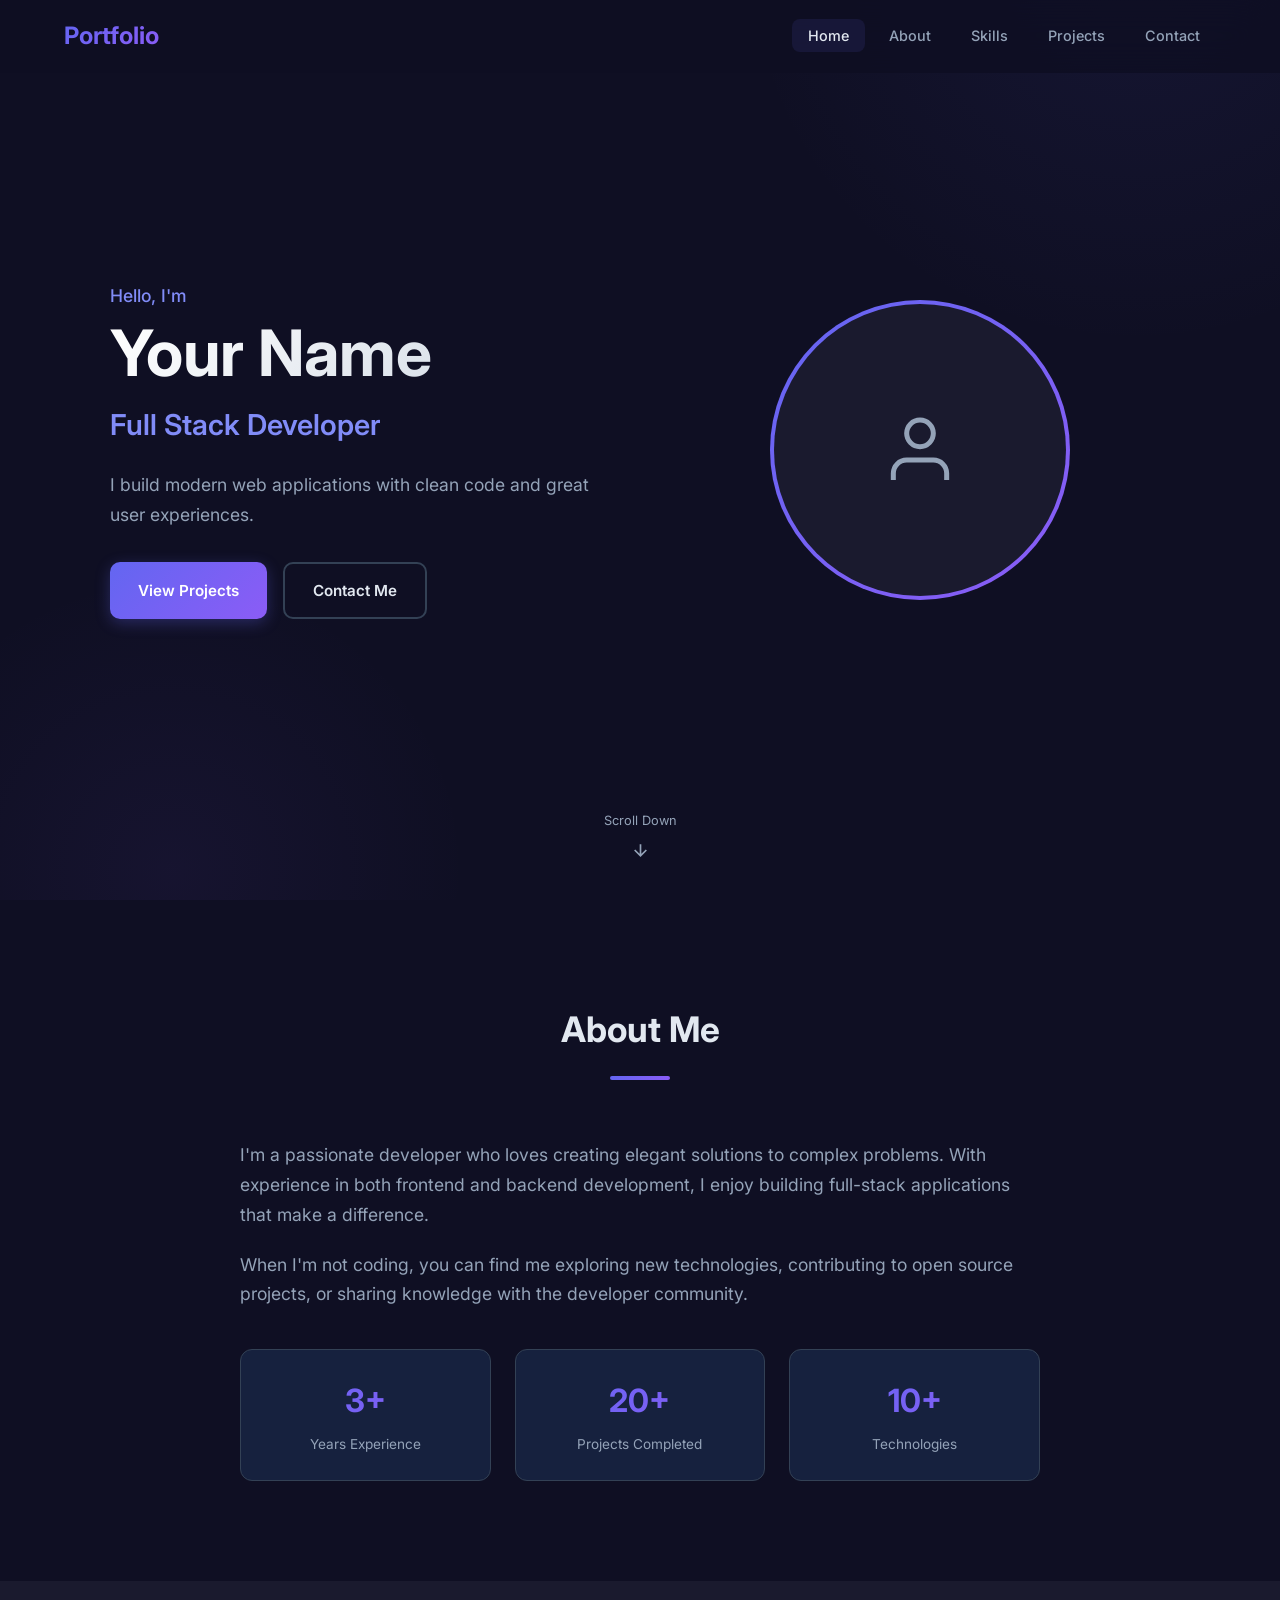
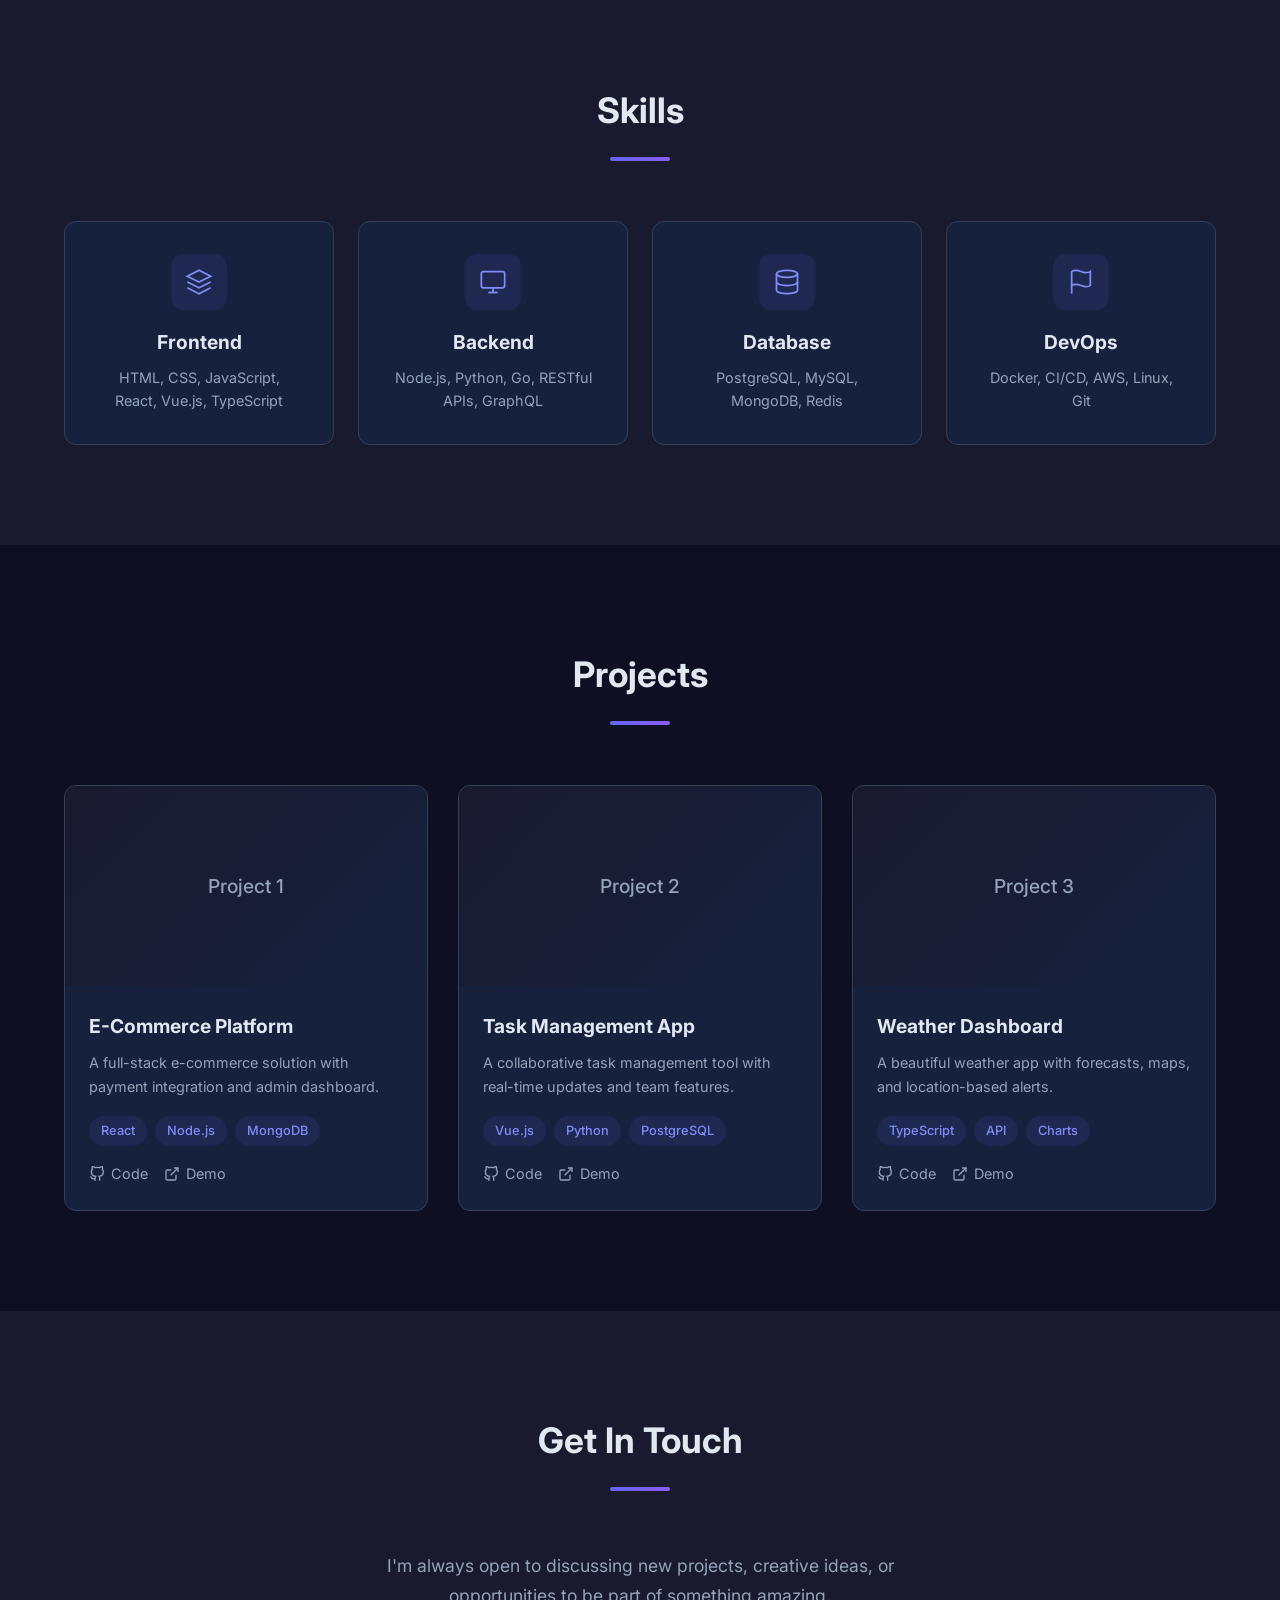
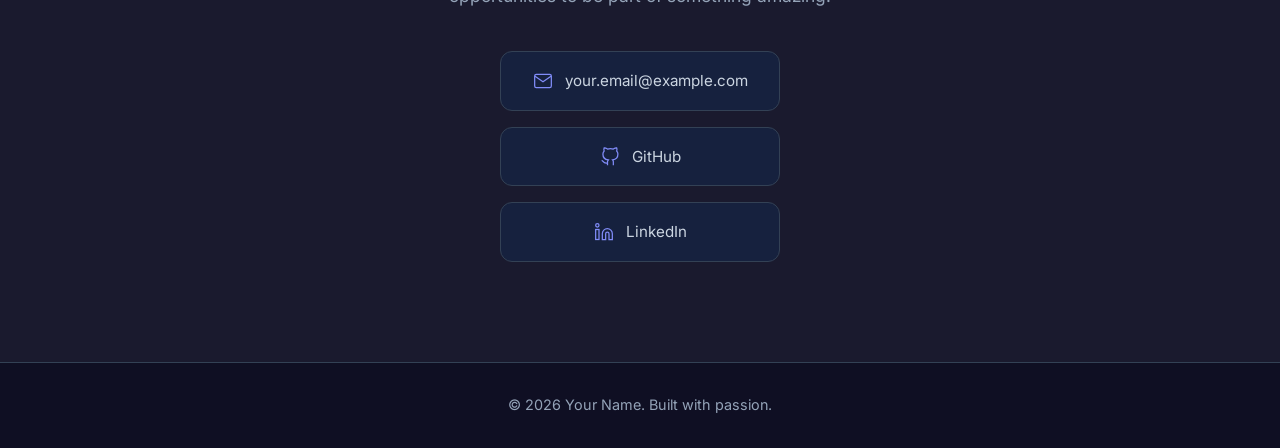
==== index.html @ 338f9470 "feat: add personal portfolio homepage for GitHub Pages" ====
<!DOCTYPE html>
<html lang="zh-CN">
<head>
    <meta charset="UTF-8">
    <meta name="viewport" content="width=device-width, initial-scale=1.0">
    <title>My Portfolio</title>
    <link rel="stylesheet" href="style.css">
    <link rel="preconnect" href="https://fonts.googleapis.com">
    <link rel="preconnect" href="https://fonts.gstatic.com" crossorigin>
    <link href="https://fonts.googleapis.com/css2?family=Inter:wght@300;400;500;600;700&display=swap" rel="stylesheet">
</head>
<body>
    <!-- Navigation -->
    <nav class="navbar" id="navbar">
        <div class="nav-container">
            <a href="#" class="nav-logo">Portfolio</a>
            <ul class="nav-menu" id="nav-menu">
                <li><a href="#home" class="nav-link">Home</a></li>
                <li><a href="#about" class="nav-link">About</a></li>
                <li><a href="#skills" class="nav-link">Skills</a></li>
                <li><a href="#projects" class="nav-link">Projects</a></li>
                <li><a href="#contact" class="nav-link">Contact</a></li>
            </ul>
            <button class="nav-toggle" id="nav-toggle" aria-label="Toggle menu">
                <span></span>
                <span></span>
                <span></span>
            </button>
        </div>
    </nav>

    <!-- Hero Section -->
    <section class="hero" id="home">
        <div class="hero-container">
            <div class="hero-content">
                <p class="hero-greeting">Hello, I'm</p>
                <h1 class="hero-name">Your Name</h1>
                <h2 class="hero-title">Full Stack Developer</h2>
                <p class="hero-description">
                    I build modern web applications with clean code and great user experiences.
                </p>
                <div class="hero-buttons">
                    <a href="#projects" class="btn btn-primary">View Projects</a>
                    <a href="#contact" class="btn btn-secondary">Contact Me</a>
                </div>
            </div>
            <div class="hero-visual">
                <div class="hero-avatar">
                    <div class="avatar-placeholder">
                        <svg viewBox="0 0 24 24" fill="none" stroke="currentColor" stroke-width="1.5">
                            <path d="M20 21v-2a4 4 0 0 0-4-4H8a4 4 0 0 0-4 4v2"/>
                            <circle cx="12" cy="7" r="4"/>
                        </svg>
                    </div>
                </div>
            </div>
        </div>
        <div class="hero-scroll">
            <a href="#about" class="scroll-indicator">
                <span>Scroll Down</span>
                <svg viewBox="0 0 24 24" fill="none" stroke="currentColor" stroke-width="2">
                    <path d="M12 5v14M5 12l7 7 7-7"/>
                </svg>
            </a>
        </div>
    </section>

    <!-- About Section -->
    <section class="section" id="about">
        <div class="container">
            <h2 class="section-title">About Me</h2>
            <div class="about-content">
                <div class="about-text">
                    <p>
                        I'm a passionate developer who loves creating elegant solutions to complex problems. 
                        With experience in both frontend and backend development, I enjoy building 
                        full-stack applications that make a difference.
                    </p>
                    <p>
                        When I'm not coding, you can find me exploring new technologies, 
                        contributing to open source projects, or sharing knowledge with the developer community.
                    </p>
                    <div class="about-stats">
                        <div class="stat">
                            <span class="stat-number">3+</span>
                            <span class="stat-label">Years Experience</span>
                        </div>
                        <div class="stat">
                            <span class="stat-number">20+</span>
                            <span class="stat-label">Projects Completed</span>
                        </div>
                        <div class="stat">
                            <span class="stat-number">10+</span>
                            <span class="stat-label">Technologies</span>
                        </div>
                    </div>
                </div>
            </div>
        </div>
    </section>

    <!-- Skills Section -->
    <section class="section section-alt" id="skills">
        <div class="container">
            <h2 class="section-title">Skills</h2>
            <div class="skills-grid">
                <div class="skill-card">
                    <div class="skill-icon">
                        <svg viewBox="0 0 24 24" fill="none" stroke="currentColor" stroke-width="1.5">
                            <path d="M12 2L2 7l10 5 10-5-10-5zM2 17l10 5 10-5M2 12l10 5 10-5"/>
                        </svg>
                    </div>
                    <h3>Frontend</h3>
                    <p>HTML, CSS, JavaScript, React, Vue.js, TypeScript</p>
                </div>
                <div class="skill-card">
                    <div class="skill-icon">
                        <svg viewBox="0 0 24 24" fill="none" stroke="currentColor" stroke-width="1.5">
                            <rect x="2" y="3" width="20" height="14" rx="2" ry="2"/>
                            <line x1="8" y1="21" x2="16" y2="21"/>
                            <line x1="12" y1="17" x2="12" y2="21"/>
                        </svg>
                    </div>
                    <h3>Backend</h3>
                    <p>Node.js, Python, Go, RESTful APIs, GraphQL</p>
                </div>
                <div class="skill-card">
                    <div class="skill-icon">
                        <svg viewBox="0 0 24 24" fill="none" stroke="currentColor" stroke-width="1.5">
                            <ellipse cx="12" cy="5" rx="9" ry="3"/>
                            <path d="M21 12c0 1.66-4 3-9 3s-9-1.34-9-3"/>
                            <path d="M3 5v14c0 1.66 4 3 9 3s9-1.34 9-3V5"/>
                        </svg>
                    </div>
                    <h3>Database</h3>
                    <p>PostgreSQL, MySQL, MongoDB, Redis</p>
                </div>
                <div class="skill-card">
                    <div class="skill-icon">
                        <svg viewBox="0 0 24 24" fill="none" stroke="currentColor" stroke-width="1.5">
                            <path d="M4 15s1-1 4-1 5 2 8 2 4-1 4-1V3s-1 1-4 1-5-2-8-2-4 1-4 1z"/>
                            <line x1="4" y1="22" x2="4" y2="15"/>
                        </svg>
                    </div>
                    <h3>DevOps</h3>
                    <p>Docker, CI/CD, AWS, Linux, Git</p>
                </div>
            </div>
        </div>
    </section>

    <!-- Projects Section -->
    <section class="section" id="projects">
        <div class="container">
            <h2 class="section-title">Projects</h2>
            <div class="projects-grid">
                <div class="project-card">
                    <div class="project-image">
                        <div class="project-placeholder">Project 1</div>
                    </div>
                    <div class="project-info">
                        <h3>E-Commerce Platform</h3>
                        <p>A full-stack e-commerce solution with payment integration and admin dashboard.</p>
                        <div class="project-tags">
                            <span class="tag">React</span>
                            <span class="tag">Node.js</span>
                            <span class="tag">MongoDB</span>
                        </div>
                        <div class="project-links">
                            <a href="#" class="project-link">
                                <svg viewBox="0 0 24 24" fill="none" stroke="currentColor" stroke-width="2">
                                    <path d="M9 19c-5 1.5-5-2.5-7-3m14 6v-3.87a3.37 3.37 0 0 0-.94-2.61c3.14-.35 6.44-1.54 6.44-7A5.44 5.44 0 0 0 20 4.77 5.07 5.07 0 0 0 19.91 1S18.73.65 16 2.48a13.38 13.38 0 0 0-7 0C6.27.65 5.09 1 5.09 1A5.07 5.07 0 0 0 5 4.77a5.44 5.44 0 0 0-1.5 3.78c0 5.42 3.3 6.61 6.44 7A3.37 3.37 0 0 0 9 18.13V22"/>
                                </svg>
                                Code
                            </a>
                            <a href="#" class="project-link">
                                <svg viewBox="0 0 24 24" fill="none" stroke="currentColor" stroke-width="2">
                                    <path d="M18 13v6a2 2 0 0 1-2 2H5a2 2 0 0 1-2-2V8a2 2 0 0 1 2-2h6"/>
                                    <polyline points="15 3 21 3 21 9"/>
                                    <line x1="10" y1="14" x2="21" y2="3"/>
                                </svg>
                                Demo
                            </a>
                        </div>
                    </div>
                </div>
                <div class="project-card">
                    <div class="project-image">
                        <div class="project-placeholder">Project 2</div>
                    </div>
                    <div class="project-info">
                        <h3>Task Management App</h3>
                        <p>A collaborative task management tool with real-time updates and team features.</p>
                        <div class="project-tags">
                            <span class="tag">Vue.js</span>
                            <span class="tag">Python</span>
                            <span class="tag">PostgreSQL</span>
                        </div>
                        <div class="project-links">
                            <a href="#" class="project-link">
                                <svg viewBox="0 0 24 24" fill="none" stroke="currentColor" stroke-width="2">
                                    <path d="M9 19c-5 1.5-5-2.5-7-3m14 6v-3.87a3.37 3.37 0 0 0-.94-2.61c3.14-.35 6.44-1.54 6.44-7A5.44 5.44 0 0 0 20 4.77 5.07 5.07 0 0 0 19.91 1S18.73.65 16 2.48a13.38 13.38 0 0 0-7 0C6.27.65 5.09 1 5.09 1A5.07 5.07 0 0 0 5 4.77a5.44 5.44 0 0 0-1.5 3.78c0 5.42 3.3 6.61 6.44 7A3.37 3.37 0 0 0 9 18.13V22"/>
                                </svg>
                                Code
                            </a>
                            <a href="#" class="project-link">
                                <svg viewBox="0 0 24 24" fill="none" stroke="currentColor" stroke-width="2">
                                    <path d="M18 13v6a2 2 0 0 1-2 2H5a2 2 0 0 1-2-2V8a2 2 0 0 1 2-2h6"/>
                                    <polyline points="15 3 21 3 21 9"/>
                                    <line x1="10" y1="14" x2="21" y2="3"/>
                                </svg>
                                Demo
                            </a>
                        </div>
                    </div>
                </div>
                <div class="project-card">
                    <div class="project-image">
                        <div class="project-placeholder">Project 3</div>
                    </div>
                    <div class="project-info">
                        <h3>Weather Dashboard</h3>
                        <p>A beautiful weather app with forecasts, maps, and location-based alerts.</p>
                        <div class="project-tags">
                            <span class="tag">TypeScript</span>
                            <span class="tag">API</span>
                            <span class="tag">Charts</span>
                        </div>
                        <div class="project-links">
                            <a href="#" class="project-link">
                                <svg viewBox="0 0 24 24" fill="none" stroke="currentColor" stroke-width="2">
                                    <path d="M9 19c-5 1.5-5-2.5-7-3m14 6v-3.87a3.37 3.37 0 0 0-.94-2.61c3.14-.35 6.44-1.54 6.44-7A5.44 5.44 0 0 0 20 4.77 5.07 5.07 0 0 0 19.91 1S18.73.65 16 2.48a13.38 13.38 0 0 0-7 0C6.27.65 5.09 1 5.09 1A5.07 5.07 0 0 0 5 4.77a5.44 5.44 0 0 0-1.5 3.78c0 5.42 3.3 6.61 6.44 7A3.37 3.37 0 0 0 9 18.13V22"/>
                                </svg>
                                Code
                            </a>
                            <a href="#" class="project-link">
                                <svg viewBox="0 0 24 24" fill="none" stroke="currentColor" stroke-width="2">
                                    <path d="M18 13v6a2 2 0 0 1-2 2H5a2 2 0 0 1-2-2V8a2 2 0 0 1 2-2h6"/>
                                    <polyline points="15 3 21 3 21 9"/>
                                    <line x1="10" y1="14" x2="21" y2="3"/>
                                </svg>
                                Demo
                            </a>
                        </div>
                    </div>
                </div>
            </div>
        </div>
    </section>

    <!-- Contact Section -->
    <section class="section section-alt" id="contact">
        <div class="container">
            <h2 class="section-title">Get In Touch</h2>
            <div class="contact-content">
                <p class="contact-description">
                    I'm always open to discussing new projects, creative ideas, or opportunities to be part of something amazing.
                </p>
                <div class="contact-links">
                    <a href="mailto:your.email@example.com" class="contact-item">
                        <svg viewBox="0 0 24 24" fill="none" stroke="currentColor" stroke-width="1.5">
                            <path d="M4 4h16c1.1 0 2 .9 2 2v12c0 1.1-.9 2-2 2H4c-1.1 0-2-.9-2-2V6c0-1.1.9-2 2-2z"/>
                            <polyline points="22,6 12,13 2,6"/>
                        </svg>
                        <span>your.email@example.com</span>
                    </a>
                    <a href="https://github.com/yourusername" target="_blank" class="contact-item">
                        <svg viewBox="0 0 24 24" fill="none" stroke="currentColor" stroke-width="1.5">
                            <path d="M9 19c-5 1.5-5-2.5-7-3m14 6v-3.87a3.37 3.37 0 0 0-.94-2.61c3.14-.35 6.44-1.54 6.44-7A5.44 5.44 0 0 0 20 4.77 5.07 5.07 0 0 0 19.91 1S18.73.65 16 2.48a13.38 13.38 0 0 0-7 0C6.27.65 5.09 1 5.09 1A5.07 5.07 0 0 0 5 4.77a5.44 5.44 0 0 0-1.5 3.78c0 5.42 3.3 6.61 6.44 7A3.37 3.37 0 0 0 9 18.13V22"/>
                        </svg>
                        <span>GitHub</span>
                    </a>
                    <a href="https://linkedin.com/in/yourusername" target="_blank" class="contact-item">
                        <svg viewBox="0 0 24 24" fill="none" stroke="currentColor" stroke-width="1.5">
                            <path d="M16 8a6 6 0 0 1 6 6v7h-4v-7a2 2 0 0 0-2-2 2 2 0 0 0-2 2v7h-4v-7a6 6 0 0 1 6-6z"/>
                            <rect x="2" y="9" width="4" height="12"/>
                            <circle cx="4" cy="4" r="2"/>
                        </svg>
                        <span>LinkedIn</span>
                    </a>
                </div>
            </div>
        </div>
    </section>

    <!-- Footer -->
    <footer class="footer">
        <div class="container">
            <p>&copy; 2026 Your Name. Built with passion.</p>
        </div>
    </footer>

    <script src="script.js"></script>
</body>
</html>
---- style.css ----
/* ===== CSS Variables ===== */
:root {
    --primary: #6366f1;
    --primary-dark: #4f46e5;
    --primary-light: #818cf8;
    --bg: #0f0f23;
    --bg-alt: #1a1a2e;
    --surface: #16213e;
    --text: #e2e8f0;
    --text-muted: #94a3b8;
    --text-light: #cbd5e1;
    --border: #334155;
    --gradient-1: linear-gradient(135deg, #6366f1, #8b5cf6);
    --gradient-2: linear-gradient(135deg, #06b6d4, #6366f1);
    --shadow: 0 4px 6px -1px rgba(0, 0, 0, 0.3);
    --shadow-lg: 0 10px 15px -3px rgba(0, 0, 0, 0.4);
    --radius: 12px;
    --transition: all 0.3s cubic-bezier(0.4, 0, 0.2, 1);
}

/* ===== Reset & Base ===== */
*,
*::before,
*::after {
    margin: 0;
    padding: 0;
    box-sizing: border-box;
}

html {
    scroll-behavior: smooth;
    scroll-padding-top: 80px;
}

body {
    font-family: 'Inter', -apple-system, BlinkMacSystemFont, sans-serif;
    background-color: var(--bg);
    color: var(--text);
    line-height: 1.7;
    overflow-x: hidden;
}

a {
    text-decoration: none;
    color: inherit;
}

ul {
    list-style: none;
}

/* ===== Container ===== */
.container {
    max-width: 1200px;
    margin: 0 auto;
    padding: 0 24px;
}

/* ===== Navbar ===== */
.navbar {
    position: fixed;
    top: 0;
    left: 0;
    right: 0;
    z-index: 1000;
    background: rgba(15, 15, 35, 0.85);
    backdrop-filter: blur(20px);
    border-bottom: 1px solid transparent;
    transition: var(--transition);
}

.navbar.scrolled {
    border-bottom-color: var(--border);
    box-shadow: var(--shadow);
}

.nav-container {
    max-width: 1200px;
    margin: 0 auto;
    padding: 0 24px;
    display: flex;
    align-items: center;
    justify-content: space-between;
    height: 72px;
}

.nav-logo {
    font-size: 1.5rem;
    font-weight: 700;
    background: var(--gradient-1);
    -webkit-background-clip: text;
    -webkit-text-fill-color: transparent;
    background-clip: text;
}

.nav-menu {
    display: flex;
    gap: 8px;
}

.nav-link {
    padding: 8px 16px;
    border-radius: 8px;
    font-size: 0.9rem;
    font-weight: 500;
    color: var(--text-muted);
    transition: var(--transition);
}

.nav-link:hover,
.nav-link.active {
    color: var(--text);
    background: rgba(99, 102, 241, 0.1);
}

.nav-toggle {
    display: none;
    flex-direction: column;
    gap: 5px;
    background: none;
    border: none;
    cursor: pointer;
    padding: 8px;
}

.nav-toggle span {
    display: block;
    width: 24px;
    height: 2px;
    background: var(--text);
    border-radius: 2px;
    transition: var(--transition);
}

/* ===== Hero Section ===== */
.hero {
    min-height: 100vh;
    display: flex;
    flex-direction: column;
    justify-content: center;
    position: relative;
    overflow: hidden;
}

.hero::before {
    content: '';
    position: absolute;
    top: -50%;
    right: -20%;
    width: 800px;
    height: 800px;
    background: radial-gradient(circle, rgba(99, 102, 241, 0.08) 0%, transparent 70%);
    border-radius: 50%;
    pointer-events: none;
}

.hero::after {
    content: '';
    position: absolute;
    bottom: -30%;
    left: -10%;
    width: 600px;
    height: 600px;
    background: radial-gradient(circle, rgba(139, 92, 246, 0.06) 0%, transparent 70%);
    border-radius: 50%;
    pointer-events: none;
}

.hero-container {
    max-width: 1200px;
    margin: 0 auto;
    padding: 0 24px;
    display: grid;
    grid-template-columns: 1fr 1fr;
    align-items: center;
    gap: 60px;
    position: relative;
    z-index: 1;
}

.hero-greeting {
    font-size: 1.1rem;
    color: var(--primary-light);
    font-weight: 500;
    margin-bottom: 8px;
}

.hero-name {
    font-size: clamp(2.5rem, 5vw, 4rem);
    font-weight: 700;
    line-height: 1.1;
    margin-bottom: 12px;
    background: linear-gradient(135deg, #fff, #cbd5e1);
    -webkit-background-clip: text;
    -webkit-text-fill-color: transparent;
    background-clip: text;
}

.hero-title {
    font-size: clamp(1.2rem, 2.5vw, 1.8rem);
    font-weight: 600;
    color: var(--primary-light);
    margin-bottom: 20px;
}

.hero-description {
    font-size: 1.1rem;
    color: var(--text-muted);
    max-width: 500px;
    margin-bottom: 32px;
}

.hero-buttons {
    display: flex;
    gap: 16px;
    flex-wrap: wrap;
}

/* Buttons */
.btn {
    display: inline-flex;
    align-items: center;
    padding: 14px 28px;
    border-radius: 10px;
    font-size: 0.95rem;
    font-weight: 600;
    transition: var(--transition);
    cursor: pointer;
}

.btn-primary {
    background: var(--gradient-1);
    color: #fff;
    box-shadow: 0 4px 15px rgba(99, 102, 241, 0.3);
}

.btn-primary:hover {
    transform: translateY(-2px);
    box-shadow: 0 8px 25px rgba(99, 102, 241, 0.4);
}

.btn-secondary {
    border: 2px solid var(--border);
    color: var(--text);
}

.btn-secondary:hover {
    border-color: var(--primary);
    background: rgba(99, 102, 241, 0.1);
    transform: translateY(-2px);
}

/* Hero Visual */
.hero-visual {
    display: flex;
    justify-content: center;
    align-items: center;
}

.hero-avatar {
    width: 300px;
    height: 300px;
    border-radius: 50%;
    background: var(--gradient-1);
    padding: 4px;
    animation: float 6s ease-in-out infinite;
}

.avatar-placeholder {
    width: 100%;
    height: 100%;
    border-radius: 50%;
    background: var(--bg-alt);
    display: flex;
    align-items: center;
    justify-content: center;
}

.avatar-placeholder svg {
    width: 80px;
    height: 80px;
    color: var(--text-muted);
}

@keyframes float {
    0%, 100% { transform: translateY(0); }
    50% { transform: translateY(-20px); }
}

/* Scroll Indicator */
.hero-scroll {
    position: absolute;
    bottom: 40px;
    left: 50%;
    transform: translateX(-50%);
    z-index: 1;
}

.scroll-indicator {
    display: flex;
    flex-direction: column;
    align-items: center;
    gap: 8px;
    color: var(--text-muted);
    font-size: 0.8rem;
    animation: bounce 2s infinite;
}

.scroll-indicator svg {
    width: 20px;
    height: 20px;
}

@keyframes bounce {
    0%, 100% { transform: translateY(0); }
    50% { transform: translateY(8px); }
}

/* ===== Sections ===== */
.section {
    padding: 100px 0;
}

.section-alt {
    background: var(--bg-alt);
}

.section-title {
    font-size: 2.2rem;
    font-weight: 700;
    text-align: center;
    margin-bottom: 60px;
    position: relative;
}

.section-title::after {
    content: '';
    display: block;
    width: 60px;
    height: 4px;
    background: var(--gradient-1);
    border-radius: 2px;
    margin: 16px auto 0;
}

/* ===== About Section ===== */
.about-content {
    max-width: 800px;
    margin: 0 auto;
}

.about-text p {
    font-size: 1.1rem;
    color: var(--text-muted);
    margin-bottom: 20px;
}

.about-stats {
    display: grid;
    grid-template-columns: repeat(3, 1fr);
    gap: 24px;
    margin-top: 40px;
}

.stat {
    text-align: center;
    padding: 24px;
    background: var(--surface);
    border-radius: var(--radius);
    border: 1px solid var(--border);
}

.stat-number {
    display: block;
    font-size: 2rem;
    font-weight: 700;
    background: var(--gradient-1);
    -webkit-background-clip: text;
    -webkit-text-fill-color: transparent;
    background-clip: text;
}

.stat-label {
    display: block;
    font-size: 0.85rem;
    color: var(--text-muted);
    margin-top: 4px;
}

/* ===== Skills Section ===== */
.skills-grid {
    display: grid;
    grid-template-columns: repeat(auto-fit, minmax(250px, 1fr));
    gap: 24px;
}

.skill-card {
    padding: 32px;
    background: var(--surface);
    border-radius: var(--radius);
    border: 1px solid var(--border);
    transition: var(--transition);
    text-align: center;
}

.skill-card:hover {
    transform: translateY(-4px);
    border-color: var(--primary);
    box-shadow: 0 8px 30px rgba(99, 102, 241, 0.15);
}

.skill-icon {
    width: 56px;
    height: 56px;
    margin: 0 auto 16px;
    display: flex;
    align-items: center;
    justify-content: center;
    background: rgba(99, 102, 241, 0.1);
    border-radius: 12px;
}

.skill-icon svg {
    width: 28px;
    height: 28px;
    color: var(--primary-light);
}

.skill-card h3 {
    font-size: 1.2rem;
    margin-bottom: 8px;
}

.skill-card p {
    font-size: 0.9rem;
    color: var(--text-muted);
    line-height: 1.6;
}

/* ===== Projects Section ===== */
.projects-grid {
    display: grid;
    grid-template-columns: repeat(auto-fit, minmax(340px, 1fr));
    gap: 30px;
}

.project-card {
    background: var(--surface);
    border-radius: var(--radius);
    border: 1px solid var(--border);
    overflow: hidden;
    transition: var(--transition);
}

.project-card:hover {
    transform: translateY(-4px);
    box-shadow: var(--shadow-lg);
    border-color: var(--primary);
}

.project-image {
    height: 200px;
    overflow: hidden;
}

.project-placeholder {
    width: 100%;
    height: 100%;
    background: linear-gradient(135deg, var(--bg-alt), var(--surface));
    display: flex;
    align-items: center;
    justify-content: center;
    font-size: 1.2rem;
    color: var(--text-muted);
    font-weight: 500;
}

.project-info {
    padding: 24px;
}

.project-info h3 {
    font-size: 1.2rem;
    margin-bottom: 8px;
}

.project-info p {
    font-size: 0.9rem;
    color: var(--text-muted);
    margin-bottom: 16px;
}

.project-tags {
    display: flex;
    flex-wrap: wrap;
    gap: 8px;
    margin-bottom: 16px;
}

.tag {
    padding: 4px 12px;
    background: rgba(99, 102, 241, 0.1);
    color: var(--primary-light);
    border-radius: 20px;
    font-size: 0.8rem;
    font-weight: 500;
}

.project-links {
    display: flex;
    gap: 16px;
}

.project-link {
    display: inline-flex;
    align-items: center;
    gap: 6px;
    font-size: 0.9rem;
    color: var(--text-muted);
    transition: var(--transition);
}

.project-link:hover {
    color: var(--primary-light);
}

.project-link svg {
    width: 16px;
    height: 16px;
}

/* ===== Contact Section ===== */
.contact-content {
    max-width: 600px;
    margin: 0 auto;
    text-align: center;
}

.contact-description {
    font-size: 1.1rem;
    color: var(--text-muted);
    margin-bottom: 40px;
}

.contact-links {
    display: flex;
    flex-direction: column;
    gap: 16px;
    align-items: center;
}

.contact-item {
    display: inline-flex;
    align-items: center;
    gap: 12px;
    padding: 16px 28px;
    background: var(--surface);
    border: 1px solid var(--border);
    border-radius: var(--radius);
    transition: var(--transition);
    min-width: 280px;
    justify-content: center;
}

.contact-item:hover {
    border-color: var(--primary);
    transform: translateY(-2px);
    box-shadow: 0 4px 15px rgba(99, 102, 241, 0.2);
}

.contact-item svg {
    width: 20px;
    height: 20px;
    color: var(--primary-light);
}

.contact-item span {
    font-size: 0.95rem;
    color: var(--text-light);
}

/* ===== Footer ===== */
.footer {
    padding: 30px 0;
    text-align: center;
    border-top: 1px solid var(--border);
}

.footer p {
    font-size: 0.9rem;
    color: var(--text-muted);
}

/* ===== Responsive Design ===== */
@media (max-width: 768px) {
    .nav-menu {
        position: fixed;
        top: 72px;
        left: 0;
        right: 0;
        background: rgba(15, 15, 35, 0.98);
        backdrop-filter: blur(20px);
        flex-direction: column;
        padding: 24px;
        gap: 4px;
        transform: translateY(-100%);
        opacity: 0;
        visibility: hidden;
        transition: var(--transition);
        border-bottom: 1px solid var(--border);
    }

    .nav-menu.active {
        transform: translateY(0);
        opacity: 1;
        visibility: visible;
    }

    .nav-toggle {
        display: flex;
    }

    .nav-toggle.active span:nth-child(1) {
        transform: rotate(45deg) translate(5px, 5px);
    }

    .nav-toggle.active span:nth-child(2) {
        opacity: 0;
    }

    .nav-toggle.active span:nth-child(3) {
        transform: rotate(-45deg) translate(5px, -5px);
    }

    .hero-container {
        grid-template-columns: 1fr;
        text-align: center;
        gap: 40px;
        padding-top: 100px;
    }

    .hero-description {
        margin: 0 auto 32px;
    }

    .hero-buttons {
        justify-content: center;
    }

    .hero-avatar {
        width: 200px;
        height: 200px;
        order: -1;
    }

    .about-stats {
        grid-template-columns: 1fr;
        gap: 16px;
    }

    .projects-grid {
        grid-template-columns: 1fr;
    }

    .hero-scroll {
        display: none;
    }
}

@media (max-width: 480px) {
    .hero-name {
        font-size: 2rem;
    }

    .section {
        padding: 60px 0;
    }

    .section-title {
        font-size: 1.8rem;
        margin-bottom: 40px;
    }

    .skills-grid {
        grid-template-columns: 1fr;
    }
}

/* ===== Animations ===== */
.fade-in {
    opacity: 0;
    transform: translateY(30px);
    transition: opacity 0.6s ease, transform 0.6s ease;
}

.fade-in.visible {
    opacity: 1;
    transform: translateY(0);
}
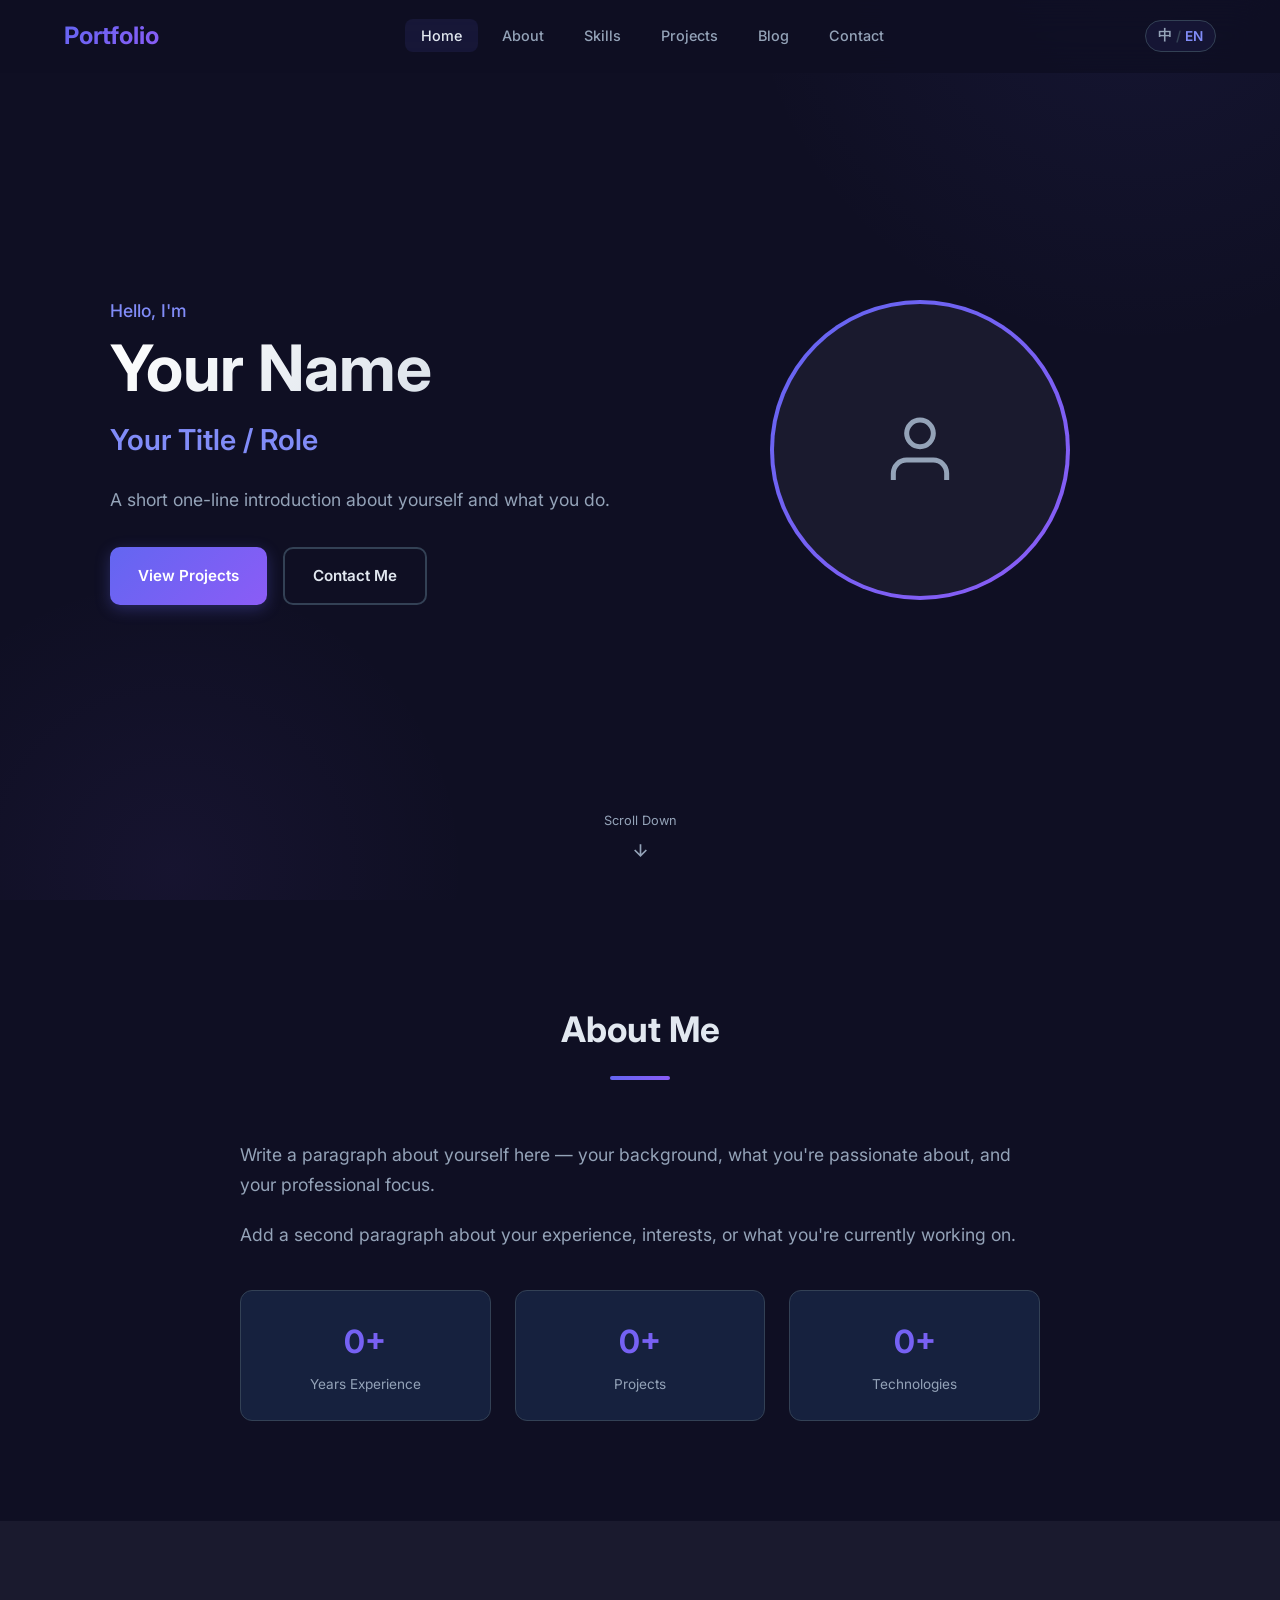
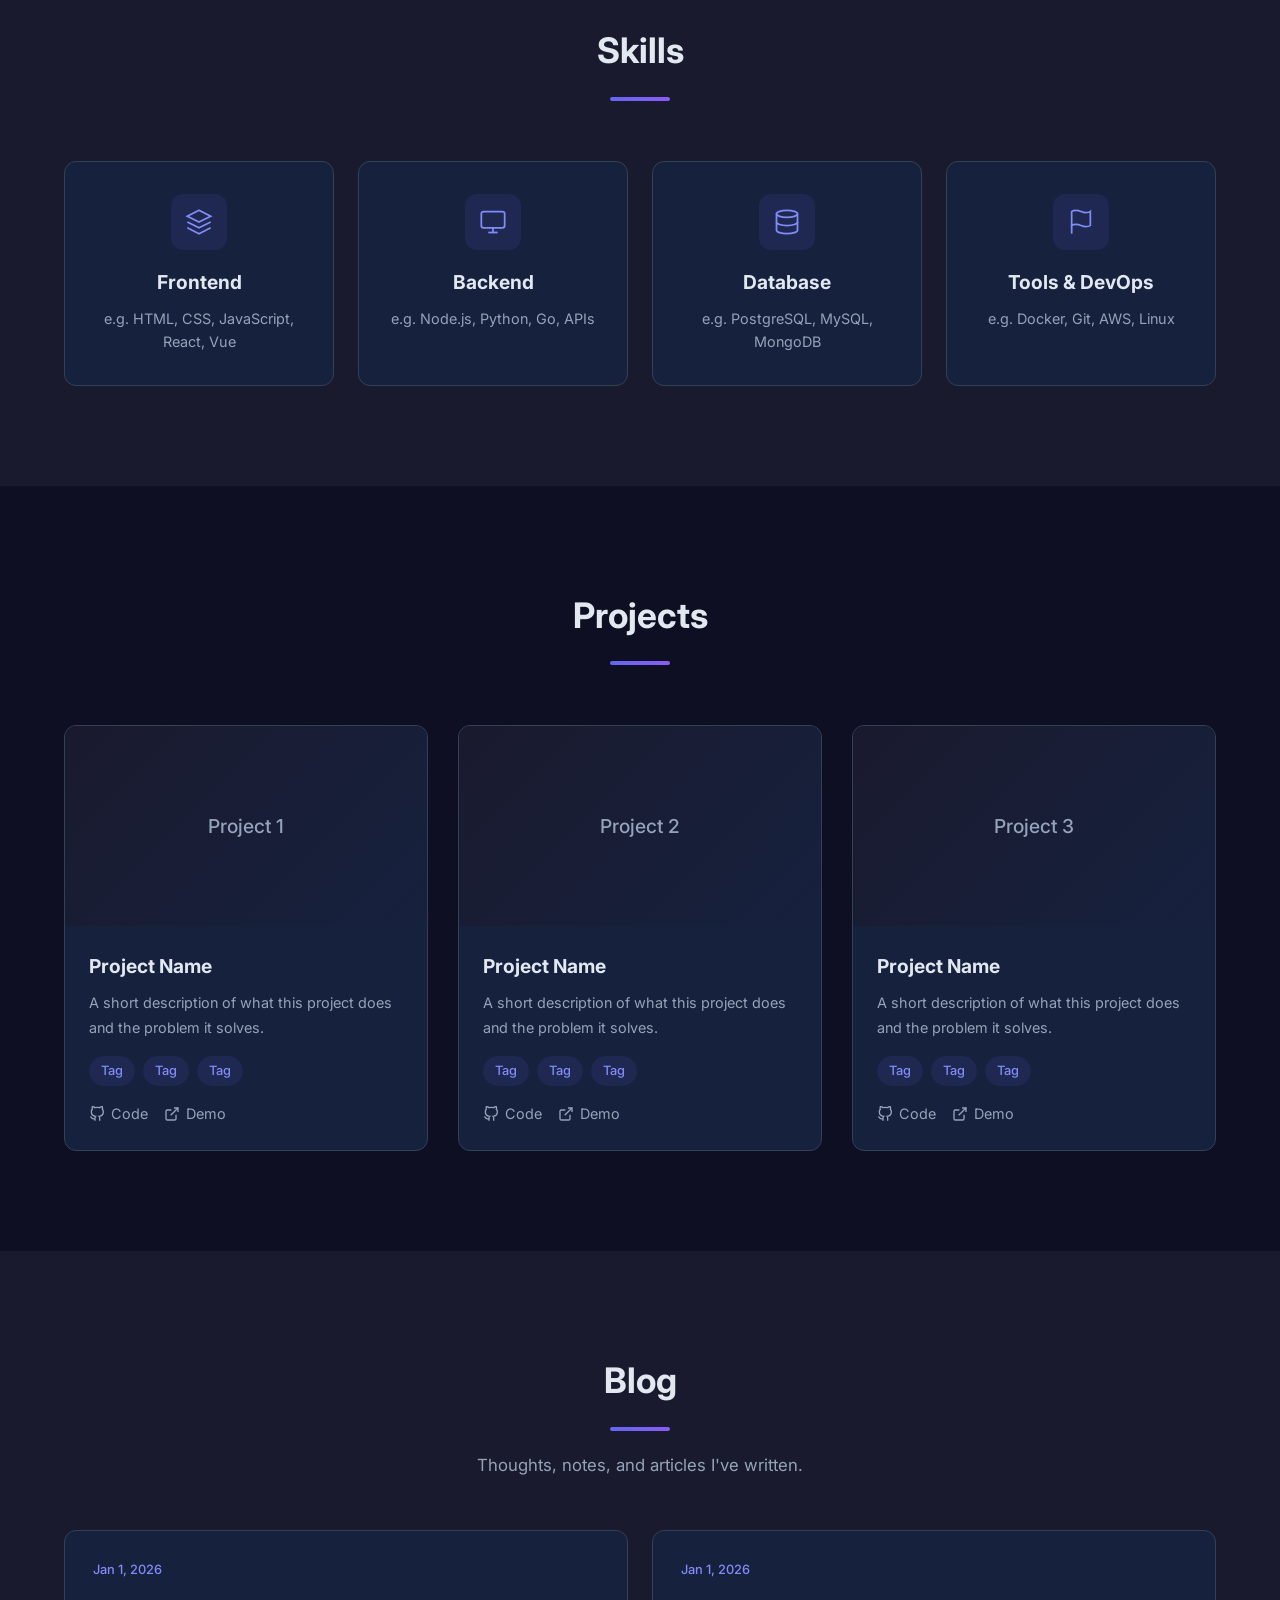
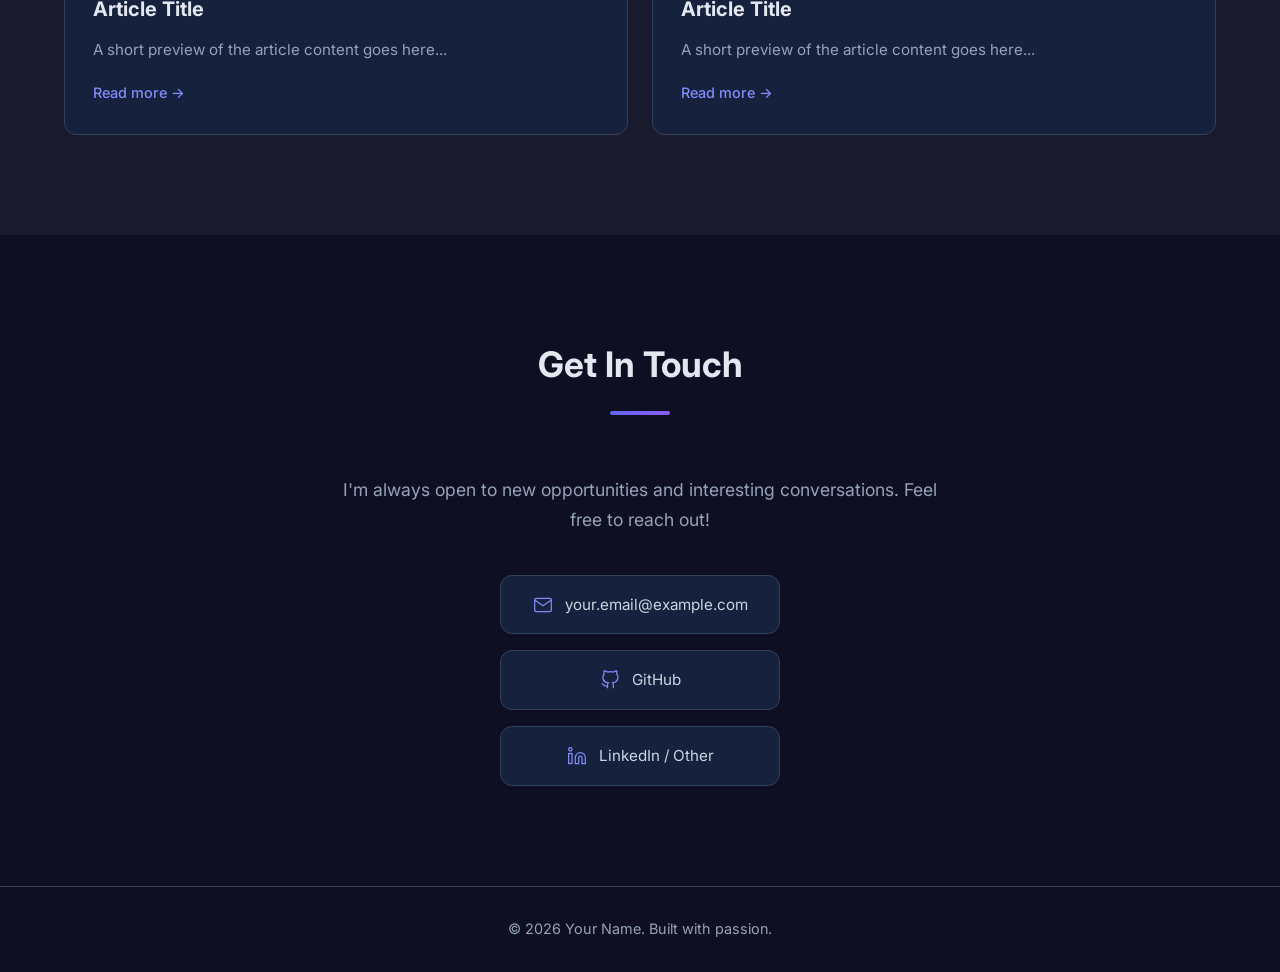
==== commit b7324f72: "feat: add Chinese/English language toggle, blog section, and resume placeholders" ====
--- a/index.html
+++ b/index.html
@@ -3,11 +3,11 @@
 <head>
     <meta charset="UTF-8">
     <meta name="viewport" content="width=device-width, initial-scale=1.0">
-    <title>My Portfolio</title>
+    <title data-en="My Portfolio" data-zh="我的个人主页">我的个人主页</title>
     <link rel="stylesheet" href="style.css">
     <link rel="preconnect" href="https://fonts.googleapis.com">
     <link rel="preconnect" href="https://fonts.gstatic.com" crossorigin>
-    <link href="https://fonts.googleapis.com/css2?family=Inter:wght@300;400;500;600;700&display=swap" rel="stylesheet">
+    <link href="https://fonts.googleapis.com/css2?family=Inter:wght@300;400;500;600;700&family=Noto+Sans+SC:wght@300;400;500;700&display=swap" rel="stylesheet">
 </head>
 <body>
     <!-- Navigation -->
@@ -15,17 +15,25 @@
         <div class="nav-container">
             <a href="#" class="nav-logo">Portfolio</a>
             <ul class="nav-menu" id="nav-menu">
-                <li><a href="#home" class="nav-link">Home</a></li>
-                <li><a href="#about" class="nav-link">About</a></li>
-                <li><a href="#skills" class="nav-link">Skills</a></li>
-                <li><a href="#projects" class="nav-link">Projects</a></li>
-                <li><a href="#contact" class="nav-link">Contact</a></li>
+                <li><a href="#home" class="nav-link" data-en="Home" data-zh="首页">首页</a></li>
+                <li><a href="#about" class="nav-link" data-en="About" data-zh="关于">关于</a></li>
+                <li><a href="#skills" class="nav-link" data-en="Skills" data-zh="技能">技能</a></li>
+                <li><a href="#projects" class="nav-link" data-en="Projects" data-zh="项目">项目</a></li>
+                <li><a href="#blog" class="nav-link" data-en="Blog" data-zh="文章">文章</a></li>
+                <li><a href="#contact" class="nav-link" data-en="Contact" data-zh="联系">联系</a></li>
             </ul>
-            <button class="nav-toggle" id="nav-toggle" aria-label="Toggle menu">
-                <span></span>
-                <span></span>
-                <span></span>
-            </button>
+            <div class="nav-actions">
+                <button class="lang-toggle" id="lang-toggle" aria-label="Switch language">
+                    <span class="lang-option" data-lang="zh">中</span>
+                    <span class="lang-divider">/</span>
+                    <span class="lang-option" data-lang="en">EN</span>
+                </button>
+                <button class="nav-toggle" id="nav-toggle" aria-label="Toggle menu">
+                    <span></span>
+                    <span></span>
+                    <span></span>
+                </button>
+            </div>
         </div>
     </nav>
 
@@ -33,19 +41,25 @@
     <section class="hero" id="home">
         <div class="hero-container">
             <div class="hero-content">
-                <p class="hero-greeting">Hello, I'm</p>
-                <h1 class="hero-name">Your Name</h1>
-                <h2 class="hero-title">Full Stack Developer</h2>
-                <p class="hero-description">
-                    I build modern web applications with clean code and great user experiences.
+                <p class="hero-greeting" data-en="Hello, I'm" data-zh="你好，我是">你好，我是</p>
+                <!-- 占位：把「你的名字」换成你的中文名，英文名放在 data-en -->
+                <h1 class="hero-name" data-en="Your Name" data-zh="你的名字">你的名字</h1>
+                <!-- 占位：你的职位 / 头衔 -->
+                <h2 class="hero-title" data-en="Your Title / Role" data-zh="你的职位 / 头衔">你的职位 / 头衔</h2>
+                <!-- 占位：一句话自我介绍 -->
+                <p class="hero-description"
+                   data-en="A short one-line introduction about yourself and what you do."
+                   data-zh="用一句话介绍你自己以及你所做的事情。">
+                    用一句话介绍你自己以及你所做的事情。
                 </p>
                 <div class="hero-buttons">
-                    <a href="#projects" class="btn btn-primary">View Projects</a>
-                    <a href="#contact" class="btn btn-secondary">Contact Me</a>
+                    <a href="#projects" class="btn btn-primary" data-en="View Projects" data-zh="查看项目">查看项目</a>
+                    <a href="#contact" class="btn btn-secondary" data-en="Contact Me" data-zh="联系我">联系我</a>
                 </div>
             </div>
             <div class="hero-visual">
                 <div class="hero-avatar">
+                    <!-- 占位：把头像图片放这里，例如 <img src="avatar.jpg" alt="头像"> -->
                     <div class="avatar-placeholder">
                         <svg viewBox="0 0 24 24" fill="none" stroke="currentColor" stroke-width="1.5">
                             <path d="M20 21v-2a4 4 0 0 0-4-4H8a4 4 0 0 0-4 4v2"/>
@@ -57,7 +71,7 @@
         </div>
         <div class="hero-scroll">
             <a href="#about" class="scroll-indicator">
-                <span>Scroll Down</span>
+                <span data-en="Scroll Down" data-zh="向下滚动">向下滚动</span>
                 <svg viewBox="0 0 24 24" fill="none" stroke="currentColor" stroke-width="2">
                     <path d="M12 5v14M5 12l7 7 7-7"/>
                 </svg>
@@ -68,30 +82,31 @@
     <!-- About Section -->
     <section class="section" id="about">
         <div class="container">
-            <h2 class="section-title">About Me</h2>
+            <h2 class="section-title" data-en="About Me" data-zh="关于我">关于我</h2>
             <div class="about-content">
                 <div class="about-text">
-                    <p>
-                        I'm a passionate developer who loves creating elegant solutions to complex problems. 
-                        With experience in both frontend and backend development, I enjoy building 
-                        full-stack applications that make a difference.
+                    <!-- 占位：个人介绍第一段 -->
+                    <p data-en="Write a paragraph about yourself here — your background, what you're passionate about, and your professional focus."
+                       data-zh="在这里写一段关于你的介绍——你的背景、你热爱的事情，以及你的专业方向。">
+                        在这里写一段关于你的介绍——你的背景、你热爱的事情，以及你的专业方向。
                     </p>
-                    <p>
-                        When I'm not coding, you can find me exploring new technologies, 
-                        contributing to open source projects, or sharing knowledge with the developer community.
+                    <!-- 占位：个人介绍第二段 -->
+                    <p data-en="Add a second paragraph about your experience, interests, or what you're currently working on."
+                       data-zh="再写一段关于你的经历、兴趣，或你目前正在做的事情。">
+                        再写一段关于你的经历、兴趣，或你目前正在做的事情。
                     </p>
                     <div class="about-stats">
                         <div class="stat">
-                            <span class="stat-number">3+</span>
-                            <span class="stat-label">Years Experience</span>
+                            <span class="stat-number">0+</span>
+                            <span class="stat-label" data-en="Years Experience" data-zh="年经验">年经验</span>
                         </div>
                         <div class="stat">
-                            <span class="stat-number">20+</span>
-                            <span class="stat-label">Projects Completed</span>
+                            <span class="stat-number">0+</span>
+                            <span class="stat-label" data-en="Projects" data-zh="项目数">项目数</span>
                         </div>
                         <div class="stat">
-                            <span class="stat-number">10+</span>
-                            <span class="stat-label">Technologies</span>
+                            <span class="stat-number">0+</span>
+                            <span class="stat-label" data-en="Technologies" data-zh="技术栈">技术栈</span>
                         </div>
                     </div>
                 </div>
@@ -102,7 +117,7 @@
     <!-- Skills Section -->
     <section class="section section-alt" id="skills">
         <div class="container">
-            <h2 class="section-title">Skills</h2>
+            <h2 class="section-title" data-en="Skills" data-zh="技能">技能</h2>
             <div class="skills-grid">
                 <div class="skill-card">
                     <div class="skill-icon">
@@ -110,8 +125,9 @@
                             <path d="M12 2L2 7l10 5 10-5-10-5zM2 17l10 5 10-5M2 12l10 5 10-5"/>
                         </svg>
                     </div>
-                    <h3>Frontend</h3>
-                    <p>HTML, CSS, JavaScript, React, Vue.js, TypeScript</p>
+                    <h3 data-en="Frontend" data-zh="前端">前端</h3>
+                    <!-- 占位：前端技能列表 -->
+                    <p data-en="e.g. HTML, CSS, JavaScript, React, Vue" data-zh="例如：HTML、CSS、JavaScript、React、Vue">例如：HTML、CSS、JavaScript、React、Vue</p>
                 </div>
                 <div class="skill-card">
                     <div class="skill-icon">
@@ -121,8 +137,9 @@
                             <line x1="12" y1="17" x2="12" y2="21"/>
                         </svg>
                     </div>
-                    <h3>Backend</h3>
-                    <p>Node.js, Python, Go, RESTful APIs, GraphQL</p>
+                    <h3 data-en="Backend" data-zh="后端">后端</h3>
+                    <!-- 占位：后端技能列表 -->
+                    <p data-en="e.g. Node.js, Python, Go, APIs" data-zh="例如：Node.js、Python、Go、API">例如：Node.js、Python、Go、API</p>
                 </div>
                 <div class="skill-card">
                     <div class="skill-icon">
@@ -132,8 +149,9 @@
                             <path d="M3 5v14c0 1.66 4 3 9 3s9-1.34 9-3V5"/>
                         </svg>
                     </div>
-                    <h3>Database</h3>
-                    <p>PostgreSQL, MySQL, MongoDB, Redis</p>
+                    <h3 data-en="Database" data-zh="数据库">数据库</h3>
+                    <!-- 占位：数据库技能列表 -->
+                    <p data-en="e.g. PostgreSQL, MySQL, MongoDB" data-zh="例如：PostgreSQL、MySQL、MongoDB">例如：PostgreSQL、MySQL、MongoDB</p>
                 </div>
                 <div class="skill-card">
                     <div class="skill-icon">
@@ -142,8 +160,9 @@
                             <line x1="4" y1="22" x2="4" y2="15"/>
                         </svg>
                     </div>
-                    <h3>DevOps</h3>
-                    <p>Docker, CI/CD, AWS, Linux, Git</p>
+                    <h3 data-en="Tools & DevOps" data-zh="工具与运维">工具与运维</h3>
+                    <!-- 占位：工具/运维技能列表 -->
+                    <p data-en="e.g. Docker, Git, AWS, Linux" data-zh="例如：Docker、Git、AWS、Linux">例如：Docker、Git、AWS、Linux</p>
                 </div>
             </div>
         </div>
@@ -152,26 +171,28 @@
     <!-- Projects Section -->
     <section class="section" id="projects">
         <div class="container">
-            <h2 class="section-title">Projects</h2>
+            <h2 class="section-title" data-en="Projects" data-zh="项目">项目</h2>
             <div class="projects-grid">
+                <!-- 占位：项目 1 -->
                 <div class="project-card">
                     <div class="project-image">
-                        <div class="project-placeholder">Project 1</div>
+                        <div class="project-placeholder" data-en="Project 1" data-zh="项目 1">项目 1</div>
                     </div>
                     <div class="project-info">
-                        <h3>E-Commerce Platform</h3>
-                        <p>A full-stack e-commerce solution with payment integration and admin dashboard.</p>
+                        <h3 data-en="Project Name" data-zh="项目名称">项目名称</h3>
+                        <p data-en="A short description of what this project does and the problem it solves."
+                           data-zh="简要描述这个项目的功能以及它解决的问题。">简要描述这个项目的功能以及它解决的问题。</p>
                         <div class="project-tags">
-                            <span class="tag">React</span>
-                            <span class="tag">Node.js</span>
-                            <span class="tag">MongoDB</span>
+                            <span class="tag">Tag</span>
+                            <span class="tag">Tag</span>
+                            <span class="tag">Tag</span>
                         </div>
                         <div class="project-links">
                             <a href="#" class="project-link">
                                 <svg viewBox="0 0 24 24" fill="none" stroke="currentColor" stroke-width="2">
                                     <path d="M9 19c-5 1.5-5-2.5-7-3m14 6v-3.87a3.37 3.37 0 0 0-.94-2.61c3.14-.35 6.44-1.54 6.44-7A5.44 5.44 0 0 0 20 4.77 5.07 5.07 0 0 0 19.91 1S18.73.65 16 2.48a13.38 13.38 0 0 0-7 0C6.27.65 5.09 1 5.09 1A5.07 5.07 0 0 0 5 4.77a5.44 5.44 0 0 0-1.5 3.78c0 5.42 3.3 6.61 6.44 7A3.37 3.37 0 0 0 9 18.13V22"/>
                                 </svg>
-                                Code
+                                <span data-en="Code" data-zh="代码">代码</span>
                             </a>
                             <a href="#" class="project-link">
                                 <svg viewBox="0 0 24 24" fill="none" stroke="currentColor" stroke-width="2">
@@ -179,29 +200,31 @@
                                     <polyline points="15 3 21 3 21 9"/>
                                     <line x1="10" y1="14" x2="21" y2="3"/>
                                 </svg>
-                                Demo
-                            </a>
-                        </div>
-                    </div>
-                </div>
+                                <span data-en="Demo" data-zh="演示">演示</span>
+                            </a>
+                        </div>
+                    </div>
+                </div>
+                <!-- 占位：项目 2 -->
                 <div class="project-card">
                     <div class="project-image">
-                        <div class="project-placeholder">Project 2</div>
+                        <div class="project-placeholder" data-en="Project 2" data-zh="项目 2">项目 2</div>
                     </div>
                     <div class="project-info">
-                        <h3>Task Management App</h3>
-                        <p>A collaborative task management tool with real-time updates and team features.</p>
+                        <h3 data-en="Project Name" data-zh="项目名称">项目名称</h3>
+                        <p data-en="A short description of what this project does and the problem it solves."
+                           data-zh="简要描述这个项目的功能以及它解决的问题。">简要描述这个项目的功能以及它解决的问题。</p>
                         <div class="project-tags">
-                            <span class="tag">Vue.js</span>
-                            <span class="tag">Python</span>
-                            <span class="tag">PostgreSQL</span>
+                            <span class="tag">Tag</span>
+                            <span class="tag">Tag</span>
+                            <span class="tag">Tag</span>
                         </div>
                         <div class="project-links">
                             <a href="#" class="project-link">
                                 <svg viewBox="0 0 24 24" fill="none" stroke="currentColor" stroke-width="2">
                                     <path d="M9 19c-5 1.5-5-2.5-7-3m14 6v-3.87a3.37 3.37 0 0 0-.94-2.61c3.14-.35 6.44-1.54 6.44-7A5.44 5.44 0 0 0 20 4.77 5.07 5.07 0 0 0 19.91 1S18.73.65 16 2.48a13.38 13.38 0 0 0-7 0C6.27.65 5.09 1 5.09 1A5.07 5.07 0 0 0 5 4.77a5.44 5.44 0 0 0-1.5 3.78c0 5.42 3.3 6.61 6.44 7A3.37 3.37 0 0 0 9 18.13V22"/>
                                 </svg>
-                                Code
+                                <span data-en="Code" data-zh="代码">代码</span>
                             </a>
                             <a href="#" class="project-link">
                                 <svg viewBox="0 0 24 24" fill="none" stroke="currentColor" stroke-width="2">
@@ -209,29 +232,31 @@
                                     <polyline points="15 3 21 3 21 9"/>
                                     <line x1="10" y1="14" x2="21" y2="3"/>
                                 </svg>
-                                Demo
-                            </a>
-                        </div>
-                    </div>
-                </div>
+                                <span data-en="Demo" data-zh="演示">演示</span>
+                            </a>
+                        </div>
+                    </div>
+                </div>
+                <!-- 占位：项目 3 -->
                 <div class="project-card">
                     <div class="project-image">
-                        <div class="project-placeholder">Project 3</div>
+                        <div class="project-placeholder" data-en="Project 3" data-zh="项目 3">项目 3</div>
                     </div>
                     <div class="project-info">
-                        <h3>Weather Dashboard</h3>
-                        <p>A beautiful weather app with forecasts, maps, and location-based alerts.</p>
+                        <h3 data-en="Project Name" data-zh="项目名称">项目名称</h3>
+                        <p data-en="A short description of what this project does and the problem it solves."
+                           data-zh="简要描述这个项目的功能以及它解决的问题。">简要描述这个项目的功能以及它解决的问题。</p>
                         <div class="project-tags">
-                            <span class="tag">TypeScript</span>
-                            <span class="tag">API</span>
-                            <span class="tag">Charts</span>
+                            <span class="tag">Tag</span>
+                            <span class="tag">Tag</span>
+                            <span class="tag">Tag</span>
                         </div>
                         <div class="project-links">
                             <a href="#" class="project-link">
                                 <svg viewBox="0 0 24 24" fill="none" stroke="currentColor" stroke-width="2">
                                     <path d="M9 19c-5 1.5-5-2.5-7-3m14 6v-3.87a3.37 3.37 0 0 0-.94-2.61c3.14-.35 6.44-1.54 6.44-7A5.44 5.44 0 0 0 20 4.77 5.07 5.07 0 0 0 19.91 1S18.73.65 16 2.48a13.38 13.38 0 0 0-7 0C6.27.65 5.09 1 5.09 1A5.07 5.07 0 0 0 5 4.77a5.44 5.44 0 0 0-1.5 3.78c0 5.42 3.3 6.61 6.44 7A3.37 3.37 0 0 0 9 18.13V22"/>
                                 </svg>
-                                Code
+                                <span data-en="Code" data-zh="代码">代码</span>
                             </a>
                             <a href="#" class="project-link">
                                 <svg viewBox="0 0 24 24" fill="none" stroke="currentColor" stroke-width="2">
@@ -239,24 +264,55 @@
                                     <polyline points="15 3 21 3 21 9"/>
                                     <line x1="10" y1="14" x2="21" y2="3"/>
                                 </svg>
-                                Demo
-                            </a>
-                        </div>
-                    </div>
-                </div>
+                                <span data-en="Demo" data-zh="演示">演示</span>
+                            </a>
+                        </div>
+                    </div>
+                </div>
+            </div>
+        </div>
+    </section>
+
+    <!-- Blog / Articles Section -->
+    <section class="section section-alt" id="blog">
+        <div class="container">
+            <h2 class="section-title" data-en="Blog" data-zh="文章">文章</h2>
+            <p class="section-subtitle"
+               data-en="Thoughts, notes, and articles I've written."
+               data-zh="我写的一些想法、笔记和文章。">我写的一些想法、笔记和文章。</p>
+            <div class="blog-grid">
+                <!-- 占位：文章 1 —— 复制这个 <a> 块即可新增文章，把 href 指向文章页面 -->
+                <a href="#" class="blog-card">
+                    <div class="blog-date" data-en="Jan 1, 2026" data-zh="2026年1月1日">2026年1月1日</div>
+                    <h3 class="blog-title" data-en="Article Title" data-zh="文章标题">文章标题</h3>
+                    <p class="blog-excerpt"
+                       data-en="A short preview of the article content goes here..."
+                       data-zh="这里是文章内容的简短预览……">这里是文章内容的简短预览……</p>
+                    <span class="blog-readmore" data-en="Read more →" data-zh="阅读全文 →">阅读全文 →</span>
+                </a>
+                <!-- 占位：文章 2 -->
+                <a href="#" class="blog-card">
+                    <div class="blog-date" data-en="Jan 1, 2026" data-zh="2026年1月1日">2026年1月1日</div>
+                    <h3 class="blog-title" data-en="Article Title" data-zh="文章标题">文章标题</h3>
+                    <p class="blog-excerpt"
+                       data-en="A short preview of the article content goes here..."
+                       data-zh="这里是文章内容的简短预览……">这里是文章内容的简短预览……</p>
+                    <span class="blog-readmore" data-en="Read more →" data-zh="阅读全文 →">阅读全文 →</span>
+                </a>
             </div>
         </div>
     </section>
 
     <!-- Contact Section -->
-    <section class="section section-alt" id="contact">
-        <div class="container">
-            <h2 class="section-title">Get In Touch</h2>
+    <section class="section" id="contact">
+        <div class="container">
+            <h2 class="section-title" data-en="Get In Touch" data-zh="联系我">联系我</h2>
             <div class="contact-content">
-                <p class="contact-description">
-                    I'm always open to discussing new projects, creative ideas, or opportunities to be part of something amazing.
-                </p>
+                <p class="contact-description"
+                   data-en="I'm always open to new opportunities and interesting conversations. Feel free to reach out!"
+                   data-zh="我随时欢迎新的机会和有趣的交流，欢迎联系我！">我随时欢迎新的机会和有趣的交流，欢迎联系我！</p>
                 <div class="contact-links">
+                    <!-- 占位：邮箱地址 -->
                     <a href="mailto:your.email@example.com" class="contact-item">
                         <svg viewBox="0 0 24 24" fill="none" stroke="currentColor" stroke-width="1.5">
                             <path d="M4 4h16c1.1 0 2 .9 2 2v12c0 1.1-.9 2-2 2H4c-1.1 0-2-.9-2-2V6c0-1.1.9-2 2-2z"/>
@@ -264,19 +320,21 @@
                         </svg>
                         <span>your.email@example.com</span>
                     </a>
-                    <a href="https://github.com/yourusername" target="_blank" class="contact-item">
+                    <!-- 占位：GitHub 链接 -->
+                    <a href="https://github.com/wpr317694-del" target="_blank" class="contact-item">
                         <svg viewBox="0 0 24 24" fill="none" stroke="currentColor" stroke-width="1.5">
                             <path d="M9 19c-5 1.5-5-2.5-7-3m14 6v-3.87a3.37 3.37 0 0 0-.94-2.61c3.14-.35 6.44-1.54 6.44-7A5.44 5.44 0 0 0 20 4.77 5.07 5.07 0 0 0 19.91 1S18.73.65 16 2.48a13.38 13.38 0 0 0-7 0C6.27.65 5.09 1 5.09 1A5.07 5.07 0 0 0 5 4.77a5.44 5.44 0 0 0-1.5 3.78c0 5.42 3.3 6.61 6.44 7A3.37 3.37 0 0 0 9 18.13V22"/>
                         </svg>
                         <span>GitHub</span>
                     </a>
-                    <a href="https://linkedin.com/in/yourusername" target="_blank" class="contact-item">
+                    <!-- 占位：其它社交/联系方式（可选） -->
+                    <a href="#" class="contact-item">
                         <svg viewBox="0 0 24 24" fill="none" stroke="currentColor" stroke-width="1.5">
                             <path d="M16 8a6 6 0 0 1 6 6v7h-4v-7a2 2 0 0 0-2-2 2 2 0 0 0-2 2v7h-4v-7a6 6 0 0 1 6-6z"/>
                             <rect x="2" y="9" width="4" height="12"/>
                             <circle cx="4" cy="4" r="2"/>
                         </svg>
-                        <span>LinkedIn</span>
+                        <span data-en="LinkedIn / Other" data-zh="领英 / 其它">领英 / 其它</span>
                     </a>
                 </div>
             </div>
@@ -286,7 +344,7 @@
     <!-- Footer -->
     <footer class="footer">
         <div class="container">
-            <p>&copy; 2026 Your Name. Built with passion.</p>
+            <p data-en="&copy; 2026 Your Name. Built with passion." data-zh="&copy; 2026 你的名字。用心打造。">&copy; 2026 你的名字。用心打造。</p>
         </div>
     </footer>
 
--- a/style.css
+++ b/style.css
@@ -697,3 +697,118 @@
     opacity: 1;
     transform: translateY(0);
 }
+
+
+/* ===== Chinese Font Support ===== */
+body.lang-zh {
+    font-family: 'Inter', 'Noto Sans SC', -apple-system, BlinkMacSystemFont, 'PingFang SC', 'Microsoft YaHei', sans-serif;
+}
+
+/* ===== Nav Actions & Language Toggle ===== */
+.nav-actions {
+    display: flex;
+    align-items: center;
+    gap: 12px;
+}
+
+.lang-toggle {
+    display: inline-flex;
+    align-items: center;
+    gap: 4px;
+    padding: 6px 12px;
+    background: rgba(99, 102, 241, 0.08);
+    border: 1px solid var(--border);
+    border-radius: 20px;
+    cursor: pointer;
+    font-size: 0.85rem;
+    font-weight: 600;
+    color: var(--text-muted);
+    transition: var(--transition);
+    font-family: inherit;
+}
+
+.lang-toggle:hover {
+    border-color: var(--primary);
+    background: rgba(99, 102, 241, 0.15);
+}
+
+.lang-option {
+    transition: var(--transition);
+}
+
+.lang-option.active {
+    color: var(--primary-light);
+}
+
+.lang-divider {
+    color: var(--border);
+}
+
+/* ===== Section Subtitle ===== */
+.section-subtitle {
+    text-align: center;
+    color: var(--text-muted);
+    font-size: 1.05rem;
+    margin-top: -40px;
+    margin-bottom: 50px;
+}
+
+/* ===== Blog Section ===== */
+.blog-grid {
+    display: grid;
+    grid-template-columns: repeat(auto-fit, minmax(320px, 1fr));
+    gap: 24px;
+}
+
+.blog-card {
+    display: block;
+    padding: 28px;
+    background: var(--surface);
+    border: 1px solid var(--border);
+    border-radius: var(--radius);
+    transition: var(--transition);
+}
+
+.blog-card:hover {
+    transform: translateY(-4px);
+    border-color: var(--primary);
+    box-shadow: 0 8px 30px rgba(99, 102, 241, 0.15);
+}
+
+.blog-date {
+    font-size: 0.8rem;
+    color: var(--primary-light);
+    font-weight: 500;
+    margin-bottom: 12px;
+}
+
+.blog-title {
+    font-size: 1.25rem;
+    margin-bottom: 12px;
+    color: var(--text);
+}
+
+.blog-excerpt {
+    font-size: 0.95rem;
+    color: var(--text-muted);
+    margin-bottom: 16px;
+    line-height: 1.6;
+}
+
+.blog-readmore {
+    font-size: 0.9rem;
+    color: var(--primary-light);
+    font-weight: 500;
+}
+
+/* ===== Responsive: keep language toggle visible on mobile ===== */
+@media (max-width: 768px) {
+    .nav-actions {
+        gap: 8px;
+    }
+
+    .lang-toggle {
+        padding: 5px 10px;
+        font-size: 0.8rem;
+    }
+}
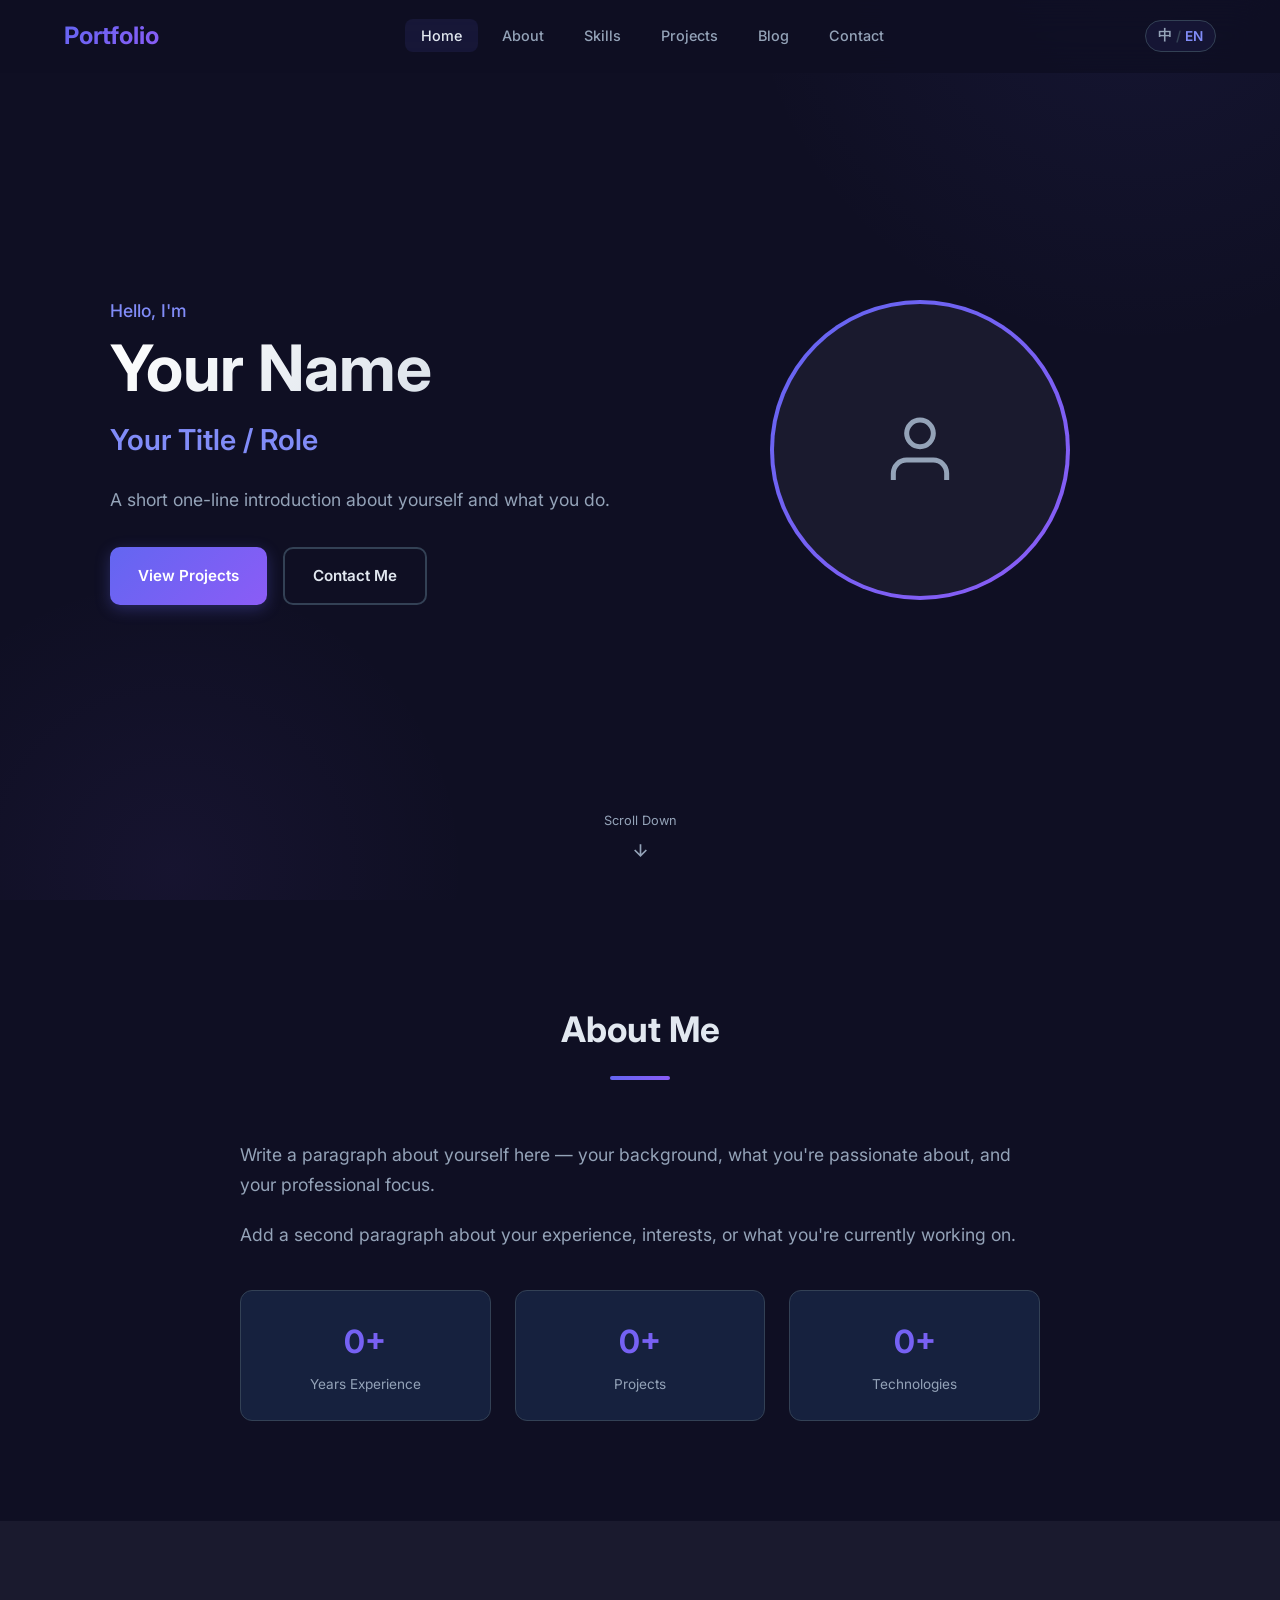
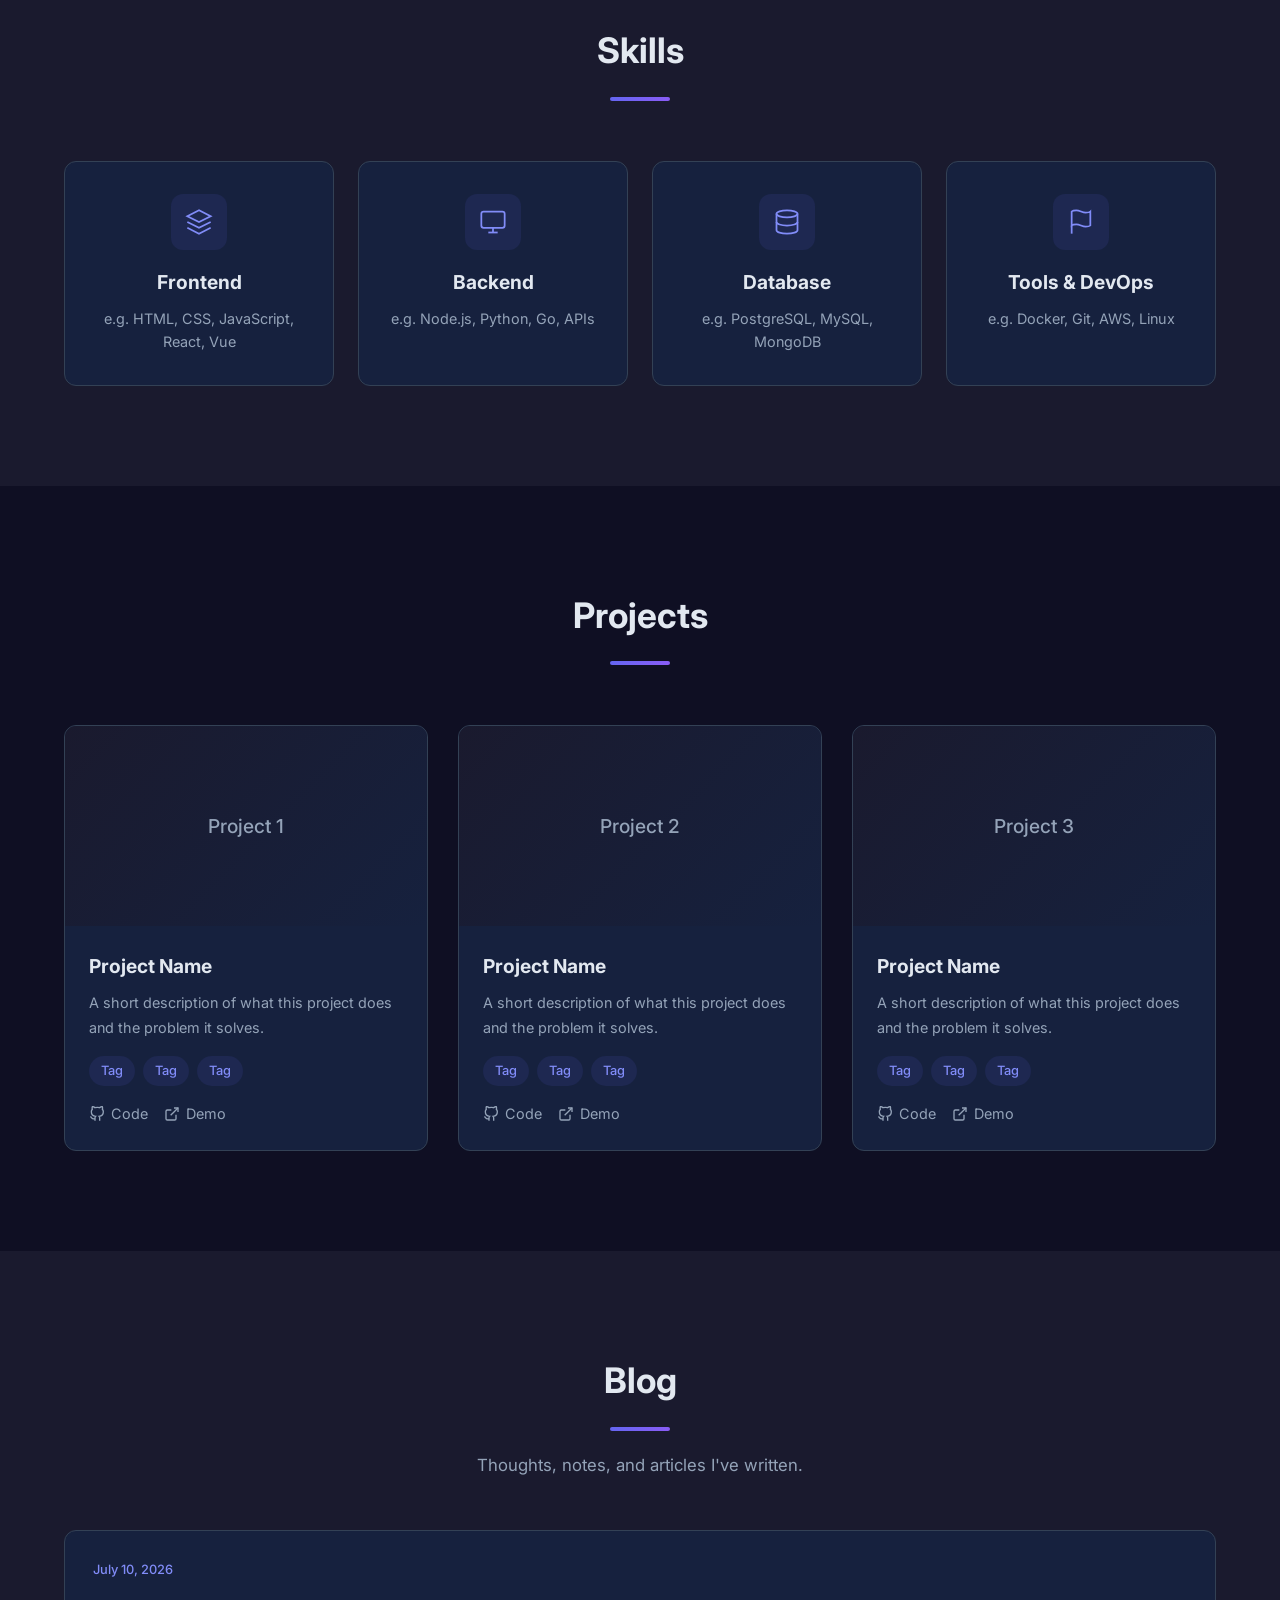
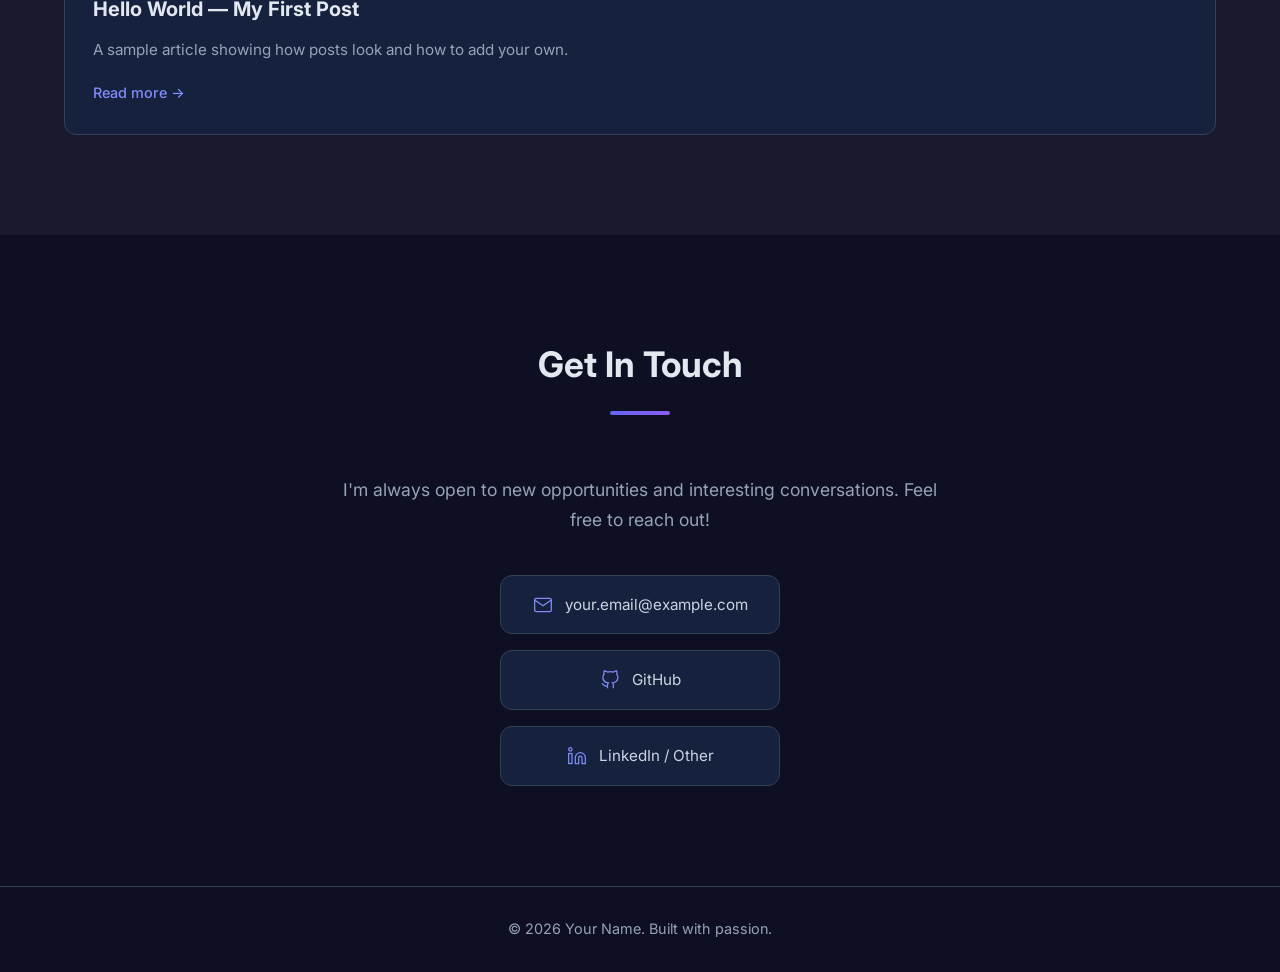
==== commit bc580433: "feat: add HTML-based blog system with article template and sample post" ====
--- a/index.html
+++ b/index.html
@@ -281,22 +281,17 @@
                data-en="Thoughts, notes, and articles I've written."
                data-zh="我写的一些想法、笔记和文章。">我写的一些想法、笔记和文章。</p>
             <div class="blog-grid">
-                <!-- 占位：文章 1 —— 复制这个 <a> 块即可新增文章，把 href 指向文章页面 -->
-                <a href="#" class="blog-card">
-                    <div class="blog-date" data-en="Jan 1, 2026" data-zh="2026年1月1日">2026年1月1日</div>
-                    <h3 class="blog-title" data-en="Article Title" data-zh="文章标题">文章标题</h3>
+                <!--
+                  新增文章：复制下面这个 <a class="blog-card"> 卡片，
+                  把 href 改成你的文章路径（如 articles/my-post.html），
+                  再改日期、标题、摘要即可。最新的文章放在最上面。
+                -->
+                <a href="articles/hello-world.html" class="blog-card">
+                    <div class="blog-date" data-en="July 10, 2026" data-zh="2026年7月10日">2026年7月10日</div>
+                    <h3 class="blog-title" data-en="Hello World — My First Post" data-zh="Hello World —— 我的第一篇文章">Hello World —— 我的第一篇文章</h3>
                     <p class="blog-excerpt"
-                       data-en="A short preview of the article content goes here..."
-                       data-zh="这里是文章内容的简短预览……">这里是文章内容的简短预览……</p>
-                    <span class="blog-readmore" data-en="Read more →" data-zh="阅读全文 →">阅读全文 →</span>
-                </a>
-                <!-- 占位：文章 2 -->
-                <a href="#" class="blog-card">
-                    <div class="blog-date" data-en="Jan 1, 2026" data-zh="2026年1月1日">2026年1月1日</div>
-                    <h3 class="blog-title" data-en="Article Title" data-zh="文章标题">文章标题</h3>
-                    <p class="blog-excerpt"
-                       data-en="A short preview of the article content goes here..."
-                       data-zh="这里是文章内容的简短预览……">这里是文章内容的简短预览……</p>
+                       data-en="A sample article showing how posts look and how to add your own."
+                       data-zh="一篇示例文章，展示文章的样子以及如何添加你自己的文章。">一篇示例文章，展示文章的样子以及如何添加你自己的文章。</p>
                     <span class="blog-readmore" data-en="Read more →" data-zh="阅读全文 →">阅读全文 →</span>
                 </a>
             </div>
--- a/style.css
+++ b/style.css
@@ -812,3 +812,134 @@
         font-size: 0.8rem;
     }
 }
+
+
+/* ===== Article Page ===== */
+.article-back {
+    font-size: 0.9rem;
+    color: var(--text-muted);
+    font-weight: 500;
+    transition: var(--transition);
+}
+
+.article-back:hover {
+    color: var(--primary-light);
+}
+
+.article {
+    max-width: 760px;
+    margin: 0 auto;
+    padding: 140px 24px 80px;
+}
+
+.article-header {
+    margin-bottom: 48px;
+    padding-bottom: 32px;
+    border-bottom: 1px solid var(--border);
+}
+
+.article-date {
+    font-size: 0.9rem;
+    color: var(--primary-light);
+    font-weight: 500;
+    margin-bottom: 16px;
+}
+
+.article-title {
+    font-size: clamp(1.8rem, 4vw, 2.6rem);
+    font-weight: 700;
+    line-height: 1.25;
+    background: linear-gradient(135deg, #fff, #cbd5e1);
+    -webkit-background-clip: text;
+    -webkit-text-fill-color: transparent;
+    background-clip: text;
+}
+
+.article-body {
+    font-size: 1.08rem;
+    color: var(--text-light);
+}
+
+.article-body h2 {
+    font-size: 1.5rem;
+    font-weight: 600;
+    margin: 40px 0 16px;
+    color: var(--text);
+}
+
+.article-body h3 {
+    font-size: 1.2rem;
+    font-weight: 600;
+    margin: 28px 0 12px;
+    color: var(--text);
+}
+
+.article-body p {
+    margin-bottom: 20px;
+}
+
+.article-body ul,
+.article-body ol {
+    margin: 0 0 20px 24px;
+    padding-left: 8px;
+}
+
+.article-body ul li {
+    list-style: disc;
+    margin-bottom: 8px;
+}
+
+.article-body ol li {
+    list-style: decimal;
+    margin-bottom: 8px;
+}
+
+.article-body a {
+    color: var(--primary-light);
+    text-decoration: underline;
+    text-underline-offset: 3px;
+}
+
+.article-body blockquote {
+    margin: 28px 0;
+    padding: 16px 24px;
+    border-left: 4px solid var(--primary);
+    background: var(--bg-alt);
+    border-radius: 0 8px 8px 0;
+    color: var(--text-muted);
+    font-style: italic;
+}
+
+.article-body pre {
+    background: #0d1117;
+    border: 1px solid var(--border);
+    border-radius: 10px;
+    padding: 20px;
+    overflow-x: auto;
+    margin: 0 0 24px;
+}
+
+.article-body pre code {
+    font-family: 'SFMono-Regular', Consolas, 'Liberation Mono', Menlo, monospace;
+    font-size: 0.9rem;
+    color: #e6edf3;
+    line-height: 1.6;
+}
+
+.article-body :not(pre) > code {
+    background: var(--bg-alt);
+    border: 1px solid var(--border);
+    border-radius: 4px;
+    padding: 2px 6px;
+    font-family: 'SFMono-Regular', Consolas, monospace;
+    font-size: 0.9em;
+    color: var(--primary-light);
+}
+
+.article-body img {
+    max-width: 100%;
+    height: auto;
+    border-radius: 10px;
+    margin: 24px 0;
+    display: block;
+}
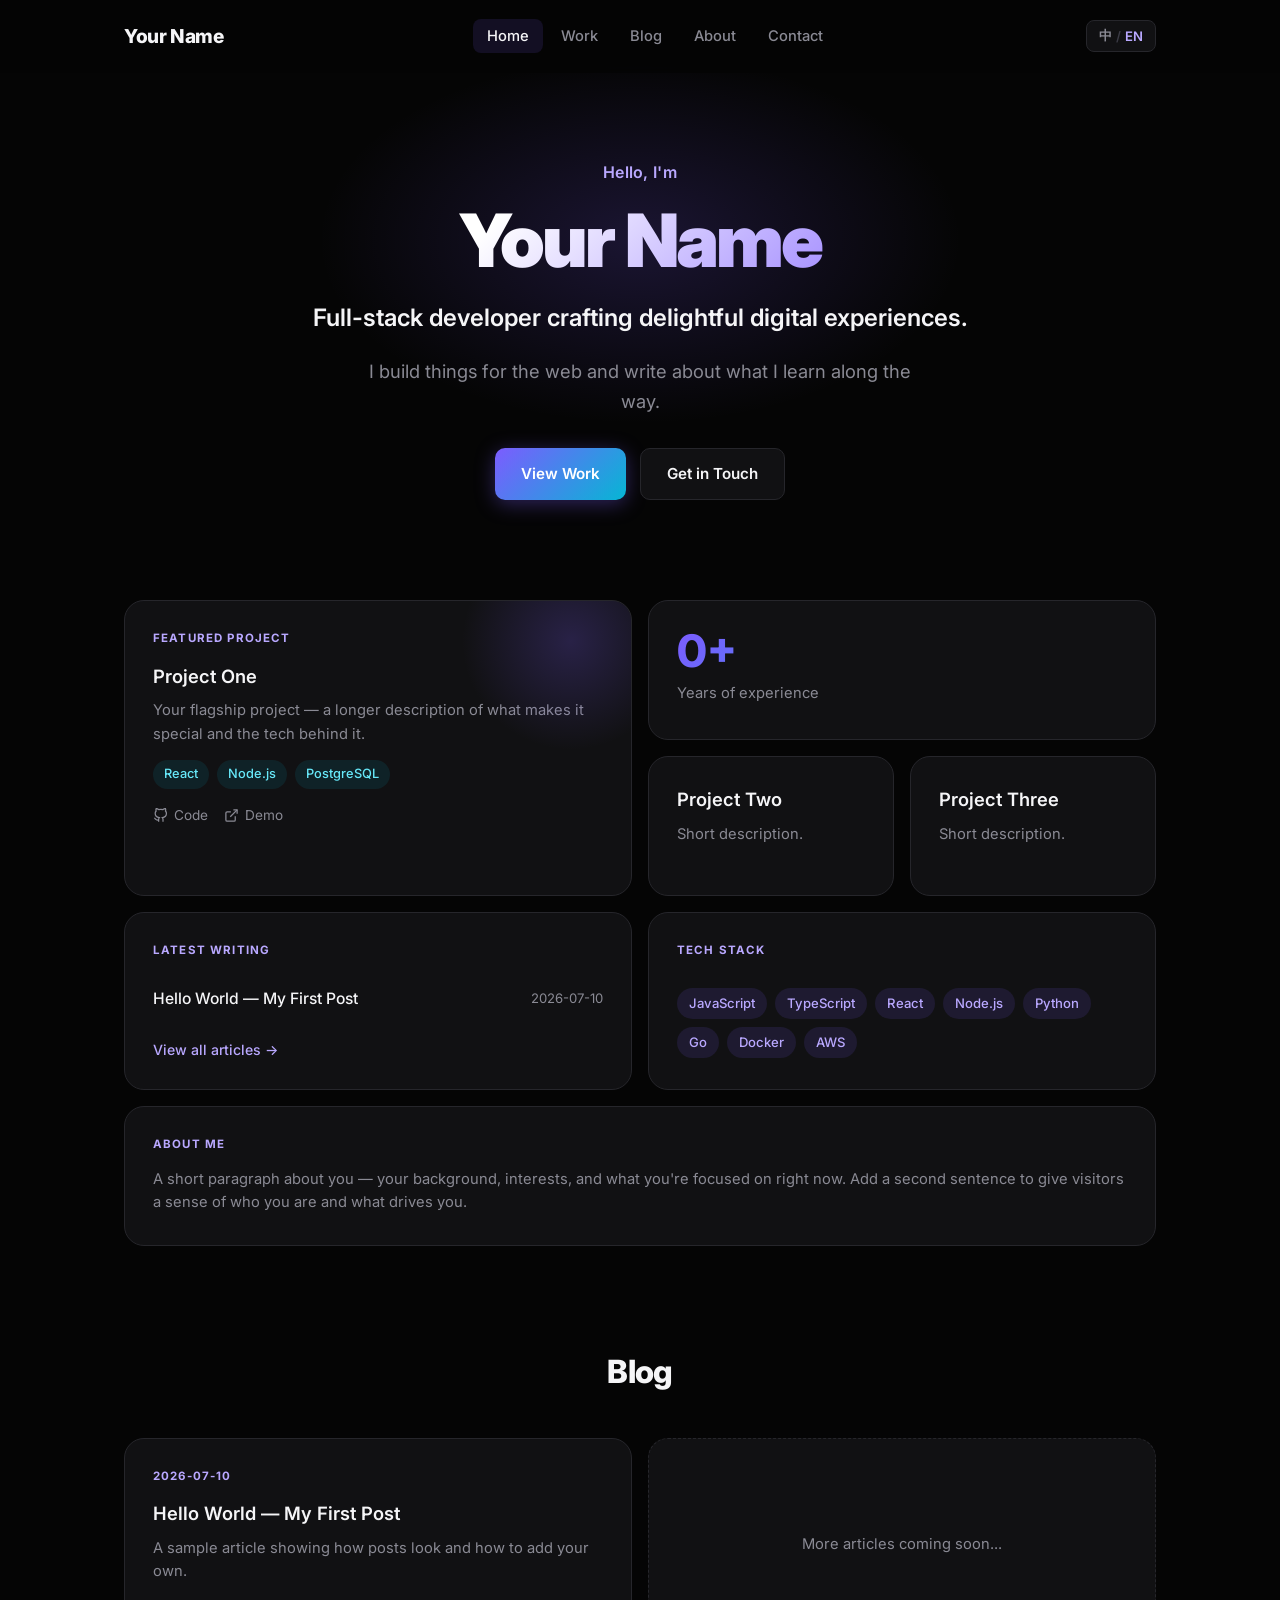
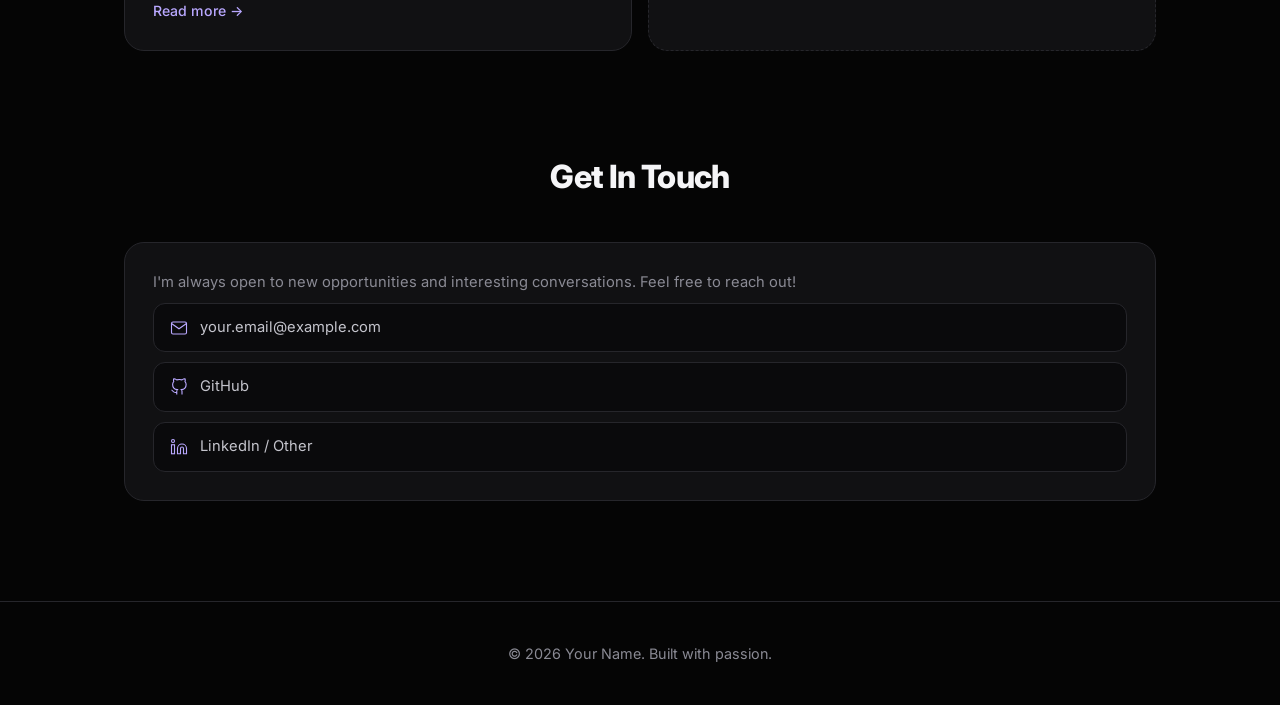
==== commit 247119d2: "feat: redesign site to Style B (bento grid dark theme), remove preview files" ====
--- a/index.html
+++ b/index.html
@@ -7,19 +7,18 @@
     <link rel="stylesheet" href="style.css">
     <link rel="preconnect" href="https://fonts.googleapis.com">
     <link rel="preconnect" href="https://fonts.gstatic.com" crossorigin>
-    <link href="https://fonts.googleapis.com/css2?family=Inter:wght@300;400;500;600;700&family=Noto+Sans+SC:wght@300;400;500;700&display=swap" rel="stylesheet">
+    <link href="https://fonts.googleapis.com/css2?family=Inter:wght@400;500;600;700;800;900&family=Noto+Sans+SC:wght@400;500;700&display=swap" rel="stylesheet">
 </head>
 <body>
     <!-- Navigation -->
     <nav class="navbar" id="navbar">
         <div class="nav-container">
-            <a href="#" class="nav-logo">Portfolio</a>
+            <a href="#" class="nav-logo">Your Name</a>
             <ul class="nav-menu" id="nav-menu">
                 <li><a href="#home" class="nav-link" data-en="Home" data-zh="首页">首页</a></li>
+                <li><a href="#work" class="nav-link" data-en="Work" data-zh="作品">作品</a></li>
+                <li><a href="#blog" class="nav-link" data-en="Blog" data-zh="文章">文章</a></li>
                 <li><a href="#about" class="nav-link" data-en="About" data-zh="关于">关于</a></li>
-                <li><a href="#skills" class="nav-link" data-en="Skills" data-zh="技能">技能</a></li>
-                <li><a href="#projects" class="nav-link" data-en="Projects" data-zh="项目">项目</a></li>
-                <li><a href="#blog" class="nav-link" data-en="Blog" data-zh="文章">文章</a></li>
                 <li><a href="#contact" class="nav-link" data-en="Contact" data-zh="联系">联系</a></li>
             </ul>
             <div class="nav-actions">
@@ -29,308 +28,162 @@
                     <span class="lang-option" data-lang="en">EN</span>
                 </button>
                 <button class="nav-toggle" id="nav-toggle" aria-label="Toggle menu">
-                    <span></span>
-                    <span></span>
-                    <span></span>
+                    <span></span><span></span><span></span>
                 </button>
             </div>
         </div>
     </nav>
 
-    <!-- Hero Section -->
+    <!-- Hero -->
     <section class="hero" id="home">
         <div class="hero-container">
-            <div class="hero-content">
-                <p class="hero-greeting" data-en="Hello, I'm" data-zh="你好，我是">你好，我是</p>
-                <!-- 占位：把「你的名字」换成你的中文名，英文名放在 data-en -->
-                <h1 class="hero-name" data-en="Your Name" data-zh="你的名字">你的名字</h1>
-                <!-- 占位：你的职位 / 头衔 -->
-                <h2 class="hero-title" data-en="Your Title / Role" data-zh="你的职位 / 头衔">你的职位 / 头衔</h2>
-                <!-- 占位：一句话自我介绍 -->
-                <p class="hero-description"
-                   data-en="A short one-line introduction about yourself and what you do."
-                   data-zh="用一句话介绍你自己以及你所做的事情。">
-                    用一句话介绍你自己以及你所做的事情。
-                </p>
-                <div class="hero-buttons">
-                    <a href="#projects" class="btn btn-primary" data-en="View Projects" data-zh="查看项目">查看项目</a>
-                    <a href="#contact" class="btn btn-secondary" data-en="Contact Me" data-zh="联系我">联系我</a>
-                </div>
-            </div>
-            <div class="hero-visual">
-                <div class="hero-avatar">
-                    <!-- 占位：把头像图片放这里，例如 <img src="avatar.jpg" alt="头像"> -->
-                    <div class="avatar-placeholder">
-                        <svg viewBox="0 0 24 24" fill="none" stroke="currentColor" stroke-width="1.5">
-                            <path d="M20 21v-2a4 4 0 0 0-4-4H8a4 4 0 0 0-4 4v2"/>
-                            <circle cx="12" cy="7" r="4"/>
-                        </svg>
-                    </div>
-                </div>
-            </div>
-        </div>
-        <div class="hero-scroll">
-            <a href="#about" class="scroll-indicator">
-                <span data-en="Scroll Down" data-zh="向下滚动">向下滚动</span>
-                <svg viewBox="0 0 24 24" fill="none" stroke="currentColor" stroke-width="2">
-                    <path d="M12 5v14M5 12l7 7 7-7"/>
-                </svg>
-            </a>
-        </div>
-    </section>
-
-    <!-- About Section -->
-    <section class="section" id="about">
-        <div class="container">
-            <h2 class="section-title" data-en="About Me" data-zh="关于我">关于我</h2>
-            <div class="about-content">
-                <div class="about-text">
-                    <!-- 占位：个人介绍第一段 -->
-                    <p data-en="Write a paragraph about yourself here — your background, what you're passionate about, and your professional focus."
-                       data-zh="在这里写一段关于你的介绍——你的背景、你热爱的事情，以及你的专业方向。">
-                        在这里写一段关于你的介绍——你的背景、你热爱的事情，以及你的专业方向。
-                    </p>
-                    <!-- 占位：个人介绍第二段 -->
-                    <p data-en="Add a second paragraph about your experience, interests, or what you're currently working on."
-                       data-zh="再写一段关于你的经历、兴趣，或你目前正在做的事情。">
-                        再写一段关于你的经历、兴趣，或你目前正在做的事情。
-                    </p>
-                    <div class="about-stats">
-                        <div class="stat">
-                            <span class="stat-number">0+</span>
-                            <span class="stat-label" data-en="Years Experience" data-zh="年经验">年经验</span>
-                        </div>
-                        <div class="stat">
-                            <span class="stat-number">0+</span>
-                            <span class="stat-label" data-en="Projects" data-zh="项目数">项目数</span>
-                        </div>
-                        <div class="stat">
-                            <span class="stat-number">0+</span>
-                            <span class="stat-label" data-en="Technologies" data-zh="技术栈">技术栈</span>
-                        </div>
-                    </div>
-                </div>
-            </div>
-        </div>
-    </section>
-
-    <!-- Skills Section -->
-    <section class="section section-alt" id="skills">
-        <div class="container">
-            <h2 class="section-title" data-en="Skills" data-zh="技能">技能</h2>
-            <div class="skills-grid">
-                <div class="skill-card">
-                    <div class="skill-icon">
-                        <svg viewBox="0 0 24 24" fill="none" stroke="currentColor" stroke-width="1.5">
-                            <path d="M12 2L2 7l10 5 10-5-10-5zM2 17l10 5 10-5M2 12l10 5 10-5"/>
-                        </svg>
-                    </div>
-                    <h3 data-en="Frontend" data-zh="前端">前端</h3>
-                    <!-- 占位：前端技能列表 -->
-                    <p data-en="e.g. HTML, CSS, JavaScript, React, Vue" data-zh="例如：HTML、CSS、JavaScript、React、Vue">例如：HTML、CSS、JavaScript、React、Vue</p>
-                </div>
-                <div class="skill-card">
-                    <div class="skill-icon">
-                        <svg viewBox="0 0 24 24" fill="none" stroke="currentColor" stroke-width="1.5">
-                            <rect x="2" y="3" width="20" height="14" rx="2" ry="2"/>
-                            <line x1="8" y1="21" x2="16" y2="21"/>
-                            <line x1="12" y1="17" x2="12" y2="21"/>
-                        </svg>
-                    </div>
-                    <h3 data-en="Backend" data-zh="后端">后端</h3>
-                    <!-- 占位：后端技能列表 -->
-                    <p data-en="e.g. Node.js, Python, Go, APIs" data-zh="例如：Node.js、Python、Go、API">例如：Node.js、Python、Go、API</p>
-                </div>
-                <div class="skill-card">
-                    <div class="skill-icon">
-                        <svg viewBox="0 0 24 24" fill="none" stroke="currentColor" stroke-width="1.5">
-                            <ellipse cx="12" cy="5" rx="9" ry="3"/>
-                            <path d="M21 12c0 1.66-4 3-9 3s-9-1.34-9-3"/>
-                            <path d="M3 5v14c0 1.66 4 3 9 3s9-1.34 9-3V5"/>
-                        </svg>
-                    </div>
-                    <h3 data-en="Database" data-zh="数据库">数据库</h3>
-                    <!-- 占位：数据库技能列表 -->
-                    <p data-en="e.g. PostgreSQL, MySQL, MongoDB" data-zh="例如：PostgreSQL、MySQL、MongoDB">例如：PostgreSQL、MySQL、MongoDB</p>
-                </div>
-                <div class="skill-card">
-                    <div class="skill-icon">
-                        <svg viewBox="0 0 24 24" fill="none" stroke="currentColor" stroke-width="1.5">
-                            <path d="M4 15s1-1 4-1 5 2 8 2 4-1 4-1V3s-1 1-4 1-5-2-8-2-4 1-4 1z"/>
-                            <line x1="4" y1="22" x2="4" y2="15"/>
-                        </svg>
-                    </div>
-                    <h3 data-en="Tools & DevOps" data-zh="工具与运维">工具与运维</h3>
-                    <!-- 占位：工具/运维技能列表 -->
-                    <p data-en="e.g. Docker, Git, AWS, Linux" data-zh="例如：Docker、Git、AWS、Linux">例如：Docker、Git、AWS、Linux</p>
-                </div>
-            </div>
-        </div>
-    </section>
-
-    <!-- Projects Section -->
-    <section class="section" id="projects">
-        <div class="container">
-            <h2 class="section-title" data-en="Projects" data-zh="项目">项目</h2>
-            <div class="projects-grid">
-                <!-- 占位：项目 1 -->
-                <div class="project-card">
-                    <div class="project-image">
-                        <div class="project-placeholder" data-en="Project 1" data-zh="项目 1">项目 1</div>
-                    </div>
-                    <div class="project-info">
-                        <h3 data-en="Project Name" data-zh="项目名称">项目名称</h3>
-                        <p data-en="A short description of what this project does and the problem it solves."
-                           data-zh="简要描述这个项目的功能以及它解决的问题。">简要描述这个项目的功能以及它解决的问题。</p>
-                        <div class="project-tags">
-                            <span class="tag">Tag</span>
-                            <span class="tag">Tag</span>
-                            <span class="tag">Tag</span>
-                        </div>
-                        <div class="project-links">
-                            <a href="#" class="project-link">
-                                <svg viewBox="0 0 24 24" fill="none" stroke="currentColor" stroke-width="2">
-                                    <path d="M9 19c-5 1.5-5-2.5-7-3m14 6v-3.87a3.37 3.37 0 0 0-.94-2.61c3.14-.35 6.44-1.54 6.44-7A5.44 5.44 0 0 0 20 4.77 5.07 5.07 0 0 0 19.91 1S18.73.65 16 2.48a13.38 13.38 0 0 0-7 0C6.27.65 5.09 1 5.09 1A5.07 5.07 0 0 0 5 4.77a5.44 5.44 0 0 0-1.5 3.78c0 5.42 3.3 6.61 6.44 7A3.37 3.37 0 0 0 9 18.13V22"/>
-                                </svg>
-                                <span data-en="Code" data-zh="代码">代码</span>
-                            </a>
-                            <a href="#" class="project-link">
-                                <svg viewBox="0 0 24 24" fill="none" stroke="currentColor" stroke-width="2">
-                                    <path d="M18 13v6a2 2 0 0 1-2 2H5a2 2 0 0 1-2-2V8a2 2 0 0 1 2-2h6"/>
-                                    <polyline points="15 3 21 3 21 9"/>
-                                    <line x1="10" y1="14" x2="21" y2="3"/>
-                                </svg>
-                                <span data-en="Demo" data-zh="演示">演示</span>
-                            </a>
-                        </div>
-                    </div>
-                </div>
-                <!-- 占位：项目 2 -->
-                <div class="project-card">
-                    <div class="project-image">
-                        <div class="project-placeholder" data-en="Project 2" data-zh="项目 2">项目 2</div>
-                    </div>
-                    <div class="project-info">
-                        <h3 data-en="Project Name" data-zh="项目名称">项目名称</h3>
-                        <p data-en="A short description of what this project does and the problem it solves."
-                           data-zh="简要描述这个项目的功能以及它解决的问题。">简要描述这个项目的功能以及它解决的问题。</p>
-                        <div class="project-tags">
-                            <span class="tag">Tag</span>
-                            <span class="tag">Tag</span>
-                            <span class="tag">Tag</span>
-                        </div>
-                        <div class="project-links">
-                            <a href="#" class="project-link">
-                                <svg viewBox="0 0 24 24" fill="none" stroke="currentColor" stroke-width="2">
-                                    <path d="M9 19c-5 1.5-5-2.5-7-3m14 6v-3.87a3.37 3.37 0 0 0-.94-2.61c3.14-.35 6.44-1.54 6.44-7A5.44 5.44 0 0 0 20 4.77 5.07 5.07 0 0 0 19.91 1S18.73.65 16 2.48a13.38 13.38 0 0 0-7 0C6.27.65 5.09 1 5.09 1A5.07 5.07 0 0 0 5 4.77a5.44 5.44 0 0 0-1.5 3.78c0 5.42 3.3 6.61 6.44 7A3.37 3.37 0 0 0 9 18.13V22"/>
-                                </svg>
-                                <span data-en="Code" data-zh="代码">代码</span>
-                            </a>
-                            <a href="#" class="project-link">
-                                <svg viewBox="0 0 24 24" fill="none" stroke="currentColor" stroke-width="2">
-                                    <path d="M18 13v6a2 2 0 0 1-2 2H5a2 2 0 0 1-2-2V8a2 2 0 0 1 2-2h6"/>
-                                    <polyline points="15 3 21 3 21 9"/>
-                                    <line x1="10" y1="14" x2="21" y2="3"/>
-                                </svg>
-                                <span data-en="Demo" data-zh="演示">演示</span>
-                            </a>
-                        </div>
-                    </div>
-                </div>
-                <!-- 占位：项目 3 -->
-                <div class="project-card">
-                    <div class="project-image">
-                        <div class="project-placeholder" data-en="Project 3" data-zh="项目 3">项目 3</div>
-                    </div>
-                    <div class="project-info">
-                        <h3 data-en="Project Name" data-zh="项目名称">项目名称</h3>
-                        <p data-en="A short description of what this project does and the problem it solves."
-                           data-zh="简要描述这个项目的功能以及它解决的问题。">简要描述这个项目的功能以及它解决的问题。</p>
-                        <div class="project-tags">
-                            <span class="tag">Tag</span>
-                            <span class="tag">Tag</span>
-                            <span class="tag">Tag</span>
-                        </div>
-                        <div class="project-links">
-                            <a href="#" class="project-link">
-                                <svg viewBox="0 0 24 24" fill="none" stroke="currentColor" stroke-width="2">
-                                    <path d="M9 19c-5 1.5-5-2.5-7-3m14 6v-3.87a3.37 3.37 0 0 0-.94-2.61c3.14-.35 6.44-1.54 6.44-7A5.44 5.44 0 0 0 20 4.77 5.07 5.07 0 0 0 19.91 1S18.73.65 16 2.48a13.38 13.38 0 0 0-7 0C6.27.65 5.09 1 5.09 1A5.07 5.07 0 0 0 5 4.77a5.44 5.44 0 0 0-1.5 3.78c0 5.42 3.3 6.61 6.44 7A3.37 3.37 0 0 0 9 18.13V22"/>
-                                </svg>
-                                <span data-en="Code" data-zh="代码">代码</span>
-                            </a>
-                            <a href="#" class="project-link">
-                                <svg viewBox="0 0 24 24" fill="none" stroke="currentColor" stroke-width="2">
-                                    <path d="M18 13v6a2 2 0 0 1-2 2H5a2 2 0 0 1-2-2V8a2 2 0 0 1 2-2h6"/>
-                                    <polyline points="15 3 21 3 21 9"/>
-                                    <line x1="10" y1="14" x2="21" y2="3"/>
-                                </svg>
-                                <span data-en="Demo" data-zh="演示">演示</span>
-                            </a>
-                        </div>
-                    </div>
-                </div>
-            </div>
-        </div>
-    </section>
-
-    <!-- Blog / Articles Section -->
-    <section class="section section-alt" id="blog">
-        <div class="container">
-            <h2 class="section-title" data-en="Blog" data-zh="文章">文章</h2>
-            <p class="section-subtitle"
-               data-en="Thoughts, notes, and articles I've written."
-               data-zh="我写的一些想法、笔记和文章。">我写的一些想法、笔记和文章。</p>
-            <div class="blog-grid">
+            <p class="hero-greeting" data-en="Hello, I'm" data-zh="你好，我是">你好，我是</p>
+            <!-- 占位：你的名字 -->
+            <h1 class="hero-name" data-en="Your Name" data-zh="你的名字">你的名字</h1>
+            <!-- 占位：你的职位 / 一句话定位 -->
+            <h2 class="hero-title" data-en="Full-stack developer crafting delightful digital experiences." data-zh="全栈开发者，专注打造出色的数字体验。">全栈开发者，专注打造出色的数字体验。</h2>
+            <!-- 占位：一句话自我介绍 -->
+            <p class="hero-description" data-en="I build things for the web and write about what I learn along the way." data-zh="我为 Web 构建东西，并把学到的东西写下来分享。">我为 Web 构建东西，并把学到的东西写下来分享。</p>
+            <div class="hero-buttons">
+                <a href="#work" class="btn btn-primary" data-en="View Work" data-zh="查看作品">查看作品</a>
+                <a href="#contact" class="btn btn-secondary" data-en="Get in Touch" data-zh="联系我">联系我</a>
+            </div>
+        </div>
+    </section>
+
+    <!-- Bento Grid -->
+    <section class="bento-section" id="work">
+        <div class="container">
+            <div class="bento">
+                <!-- 占位：精选项目（大卡片） -->
+                <a class="box col-2 row-2" href="#">
+                    <div class="glow"></div>
+                    <div class="label" data-en="Featured Project" data-zh="精选项目">精选项目</div>
+                    <h3 data-en="Project One" data-zh="项目一">项目一</h3>
+                    <p data-en="Your flagship project — a longer description of what makes it special and the tech behind it." data-zh="你的旗舰项目——用更长的篇幅描述它的亮点和背后的技术栈。">你的旗舰项目——用更长的篇幅描述它的亮点和背后的技术栈。</p>
+                    <div class="project-tags">
+                        <span class="tag">React</span>
+                        <span class="tag">Node.js</span>
+                        <span class="tag">PostgreSQL</span>
+                    </div>
+                    <div class="project-links">
+                        <span class="project-link">
+                            <svg viewBox="0 0 24 24" fill="none" stroke="currentColor" stroke-width="2"><path d="M9 19c-5 1.5-5-2.5-7-3m14 6v-3.87a3.37 3.37 0 0 0-.94-2.61c3.14-.35 6.44-1.54 6.44-7A5.44 5.44 0 0 0 20 4.77 5.07 5.07 0 0 0 19.91 1S18.73.65 16 2.48a13.38 13.38 0 0 0-7 0C6.27.65 5.09 1 5.09 1A5.07 5.07 0 0 0 5 4.77a5.44 5.44 0 0 0-1.5 3.78c0 5.42 3.3 6.61 6.44 7A3.37 3.37 0 0 0 9 18.13V22"/></svg>
+                            <span data-en="Code" data-zh="代码">代码</span>
+                        </span>
+                        <span class="project-link">
+                            <svg viewBox="0 0 24 24" fill="none" stroke="currentColor" stroke-width="2"><path d="M18 13v6a2 2 0 0 1-2 2H5a2 2 0 0 1-2-2V8a2 2 0 0 1 2-2h6"/><polyline points="15 3 21 3 21 9"/><line x1="10" y1="14" x2="21" y2="3"/></svg>
+                            <span data-en="Demo" data-zh="演示">演示</span>
+                        </span>
+                    </div>
+                </a>
+
+                <!-- 占位：数据统计 -->
+                <div class="box col-2">
+                    <div class="big-num">0+</div>
+                    <p data-en="Years of experience" data-zh="年开发经验">年开发经验</p>
+                </div>
+
+                <!-- 占位：项目二 -->
+                <a class="box" href="#">
+                    <h3 data-en="Project Two" data-zh="项目二">项目二</h3>
+                    <p data-en="Short description." data-zh="简短描述。">简短描述。</p>
+                </a>
+
+                <!-- 占位：项目三 -->
+                <a class="box" href="#">
+                    <h3 data-en="Project Three" data-zh="项目三">项目三</h3>
+                    <p data-en="Short description." data-zh="简短描述。">简短描述。</p>
+                </a>
+
+                <!-- 最新文章（链接到真实文章） -->
+                <a class="box col-2" href="#blog">
+                    <div class="label" data-en="Latest Writing" data-zh="最新文章">最新文章</div>
+                    <div class="postrow" style="border-top:none;">
+                        <span class="pt" data-en="Hello World — My First Post" data-zh="Hello World —— 我的第一篇文章">Hello World —— 我的第一篇文章</span>
+                        <span class="pd">2026-07-10</span>
+                    </div>
+                    <div class="box-cta" data-en="View all articles →" data-zh="查看全部文章 →">查看全部文章 →</div>
+                </a>
+
+                <!-- 技术栈 -->
+                <div class="box col-2">
+                    <div class="label" data-en="Tech Stack" data-zh="技术栈">技术栈</div>
+                    <!-- 占位：技术栈标签 -->
+                    <div class="chips">
+                        <span class="chip">JavaScript</span>
+                        <span class="chip">TypeScript</span>
+                        <span class="chip">React</span>
+                        <span class="chip">Node.js</span>
+                        <span class="chip">Python</span>
+                        <span class="chip">Go</span>
+                        <span class="chip">Docker</span>
+                        <span class="chip">AWS</span>
+                    </div>
+                </div>
+
+                <!-- 关于我 -->
+                <div class="box col-4" id="about">
+                    <div class="label" data-en="About Me" data-zh="关于我">关于我</div>
+                    <!-- 占位：个人介绍 -->
+                    <p data-en="A short paragraph about you — your background, interests, and what you're focused on right now. Add a second sentence to give visitors a sense of who you are and what drives you." data-zh="一段关于你的简短介绍——你的背景、兴趣，以及你目前专注的方向。再加一句话，让访客了解你是谁、是什么驱动着你。">一段关于你的简短介绍——你的背景、兴趣，以及你目前专注的方向。再加一句话，让访客了解你是谁、是什么驱动着你。</p>
+                </div>
+            </div>
+        </div>
+    </section>
+
+    <!-- Blog list section (full article list) -->
+    <section class="bento-section" id="blog" style="padding-top:0;">
+        <div class="container">
+            <div class="section-heading">
+                <h2 data-en="Blog" data-zh="文章">文章</h2>
+            </div>
+            <div class="bento">
                 <!--
-                  新增文章：复制下面这个 <a class="blog-card"> 卡片，
+                  新增文章：复制下面这个 <a class="box col-2"> 卡片，
                   把 href 改成你的文章路径（如 articles/my-post.html），
-                  再改日期、标题、摘要即可。最新的文章放在最上面。
+                  再改日期、标题、摘要即可。
                 -->
-                <a href="articles/hello-world.html" class="blog-card">
-                    <div class="blog-date" data-en="July 10, 2026" data-zh="2026年7月10日">2026年7月10日</div>
-                    <h3 class="blog-title" data-en="Hello World — My First Post" data-zh="Hello World —— 我的第一篇文章">Hello World —— 我的第一篇文章</h3>
-                    <p class="blog-excerpt"
-                       data-en="A sample article showing how posts look and how to add your own."
-                       data-zh="一篇示例文章，展示文章的样子以及如何添加你自己的文章。">一篇示例文章，展示文章的样子以及如何添加你自己的文章。</p>
-                    <span class="blog-readmore" data-en="Read more →" data-zh="阅读全文 →">阅读全文 →</span>
-                </a>
-            </div>
-        </div>
-    </section>
-
-    <!-- Contact Section -->
-    <section class="section" id="contact">
-        <div class="container">
-            <h2 class="section-title" data-en="Get In Touch" data-zh="联系我">联系我</h2>
-            <div class="contact-content">
-                <p class="contact-description"
-                   data-en="I'm always open to new opportunities and interesting conversations. Feel free to reach out!"
-                   data-zh="我随时欢迎新的机会和有趣的交流，欢迎联系我！">我随时欢迎新的机会和有趣的交流，欢迎联系我！</p>
-                <div class="contact-links">
-                    <!-- 占位：邮箱地址 -->
-                    <a href="mailto:your.email@example.com" class="contact-item">
-                        <svg viewBox="0 0 24 24" fill="none" stroke="currentColor" stroke-width="1.5">
-                            <path d="M4 4h16c1.1 0 2 .9 2 2v12c0 1.1-.9 2-2 2H4c-1.1 0-2-.9-2-2V6c0-1.1.9-2 2-2z"/>
-                            <polyline points="22,6 12,13 2,6"/>
-                        </svg>
-                        <span>your.email@example.com</span>
-                    </a>
-                    <!-- 占位：GitHub 链接 -->
-                    <a href="https://github.com/wpr317694-del" target="_blank" class="contact-item">
-                        <svg viewBox="0 0 24 24" fill="none" stroke="currentColor" stroke-width="1.5">
-                            <path d="M9 19c-5 1.5-5-2.5-7-3m14 6v-3.87a3.37 3.37 0 0 0-.94-2.61c3.14-.35 6.44-1.54 6.44-7A5.44 5.44 0 0 0 20 4.77 5.07 5.07 0 0 0 19.91 1S18.73.65 16 2.48a13.38 13.38 0 0 0-7 0C6.27.65 5.09 1 5.09 1A5.07 5.07 0 0 0 5 4.77a5.44 5.44 0 0 0-1.5 3.78c0 5.42 3.3 6.61 6.44 7A3.37 3.37 0 0 0 9 18.13V22"/>
-                        </svg>
-                        <span>GitHub</span>
-                    </a>
-                    <!-- 占位：其它社交/联系方式（可选） -->
-                    <a href="#" class="contact-item">
-                        <svg viewBox="0 0 24 24" fill="none" stroke="currentColor" stroke-width="1.5">
-                            <path d="M16 8a6 6 0 0 1 6 6v7h-4v-7a2 2 0 0 0-2-2 2 2 0 0 0-2 2v7h-4v-7a6 6 0 0 1 6-6z"/>
-                            <rect x="2" y="9" width="4" height="12"/>
-                            <circle cx="4" cy="4" r="2"/>
-                        </svg>
-                        <span data-en="LinkedIn / Other" data-zh="领英 / 其它">领英 / 其它</span>
-                    </a>
+                <a class="box col-2" href="articles/hello-world.html">
+                    <div class="label">2026-07-10</div>
+                    <h3 data-en="Hello World — My First Post" data-zh="Hello World —— 我的第一篇文章">Hello World —— 我的第一篇文章</h3>
+                    <p data-en="A sample article showing how posts look and how to add your own." data-zh="一篇示例文章，展示文章的样子以及如何添加你自己的文章。">一篇示例文章，展示文章的样子以及如何添加你自己的文章。</p>
+                    <div class="box-cta" data-en="Read more →" data-zh="阅读全文 →">阅读全文 →</div>
+                </a>
+                <!-- 占位：更多文章卡片可继续往下加 -->
+                <div class="box col-2" style="justify-content:center; align-items:center; text-align:center; border-style:dashed;">
+                    <p data-en="More articles coming soon..." data-zh="更多文章即将到来……">更多文章即将到来……</p>
+                </div>
+            </div>
+        </div>
+    </section>
+
+    <!-- Contact -->
+    <section class="bento-section" id="contact" style="padding-top:0;">
+        <div class="container">
+            <div class="section-heading">
+                <h2 data-en="Get In Touch" data-zh="联系我">联系我</h2>
+            </div>
+            <div class="bento">
+                <div class="box col-4">
+                    <p data-en="I'm always open to new opportunities and interesting conversations. Feel free to reach out!" data-zh="我随时欢迎新的机会和有趣的交流，欢迎联系我！">我随时欢迎新的机会和有趣的交流，欢迎联系我！</p>
+                    <div class="contact-list">
+                        <!-- 占位：邮箱 -->
+                        <a href="mailto:your.email@example.com" class="contact-item">
+                            <svg viewBox="0 0 24 24" fill="none" stroke="currentColor" stroke-width="1.5"><path d="M4 4h16c1.1 0 2 .9 2 2v12c0 1.1-.9 2-2 2H4c-1.1 0-2-.9-2-2V6c0-1.1.9-2 2-2z"/><polyline points="22,6 12,13 2,6"/></svg>
+                            <span>your.email@example.com</span>
+                        </a>
+                        <!-- 占位：GitHub -->
+                        <a href="https://github.com/wpr317694-del" target="_blank" class="contact-item">
+                            <svg viewBox="0 0 24 24" fill="none" stroke="currentColor" stroke-width="1.5"><path d="M9 19c-5 1.5-5-2.5-7-3m14 6v-3.87a3.37 3.37 0 0 0-.94-2.61c3.14-.35 6.44-1.54 6.44-7A5.44 5.44 0 0 0 20 4.77 5.07 5.07 0 0 0 19.91 1S18.73.65 16 2.48a13.38 13.38 0 0 0-7 0C6.27.65 5.09 1 5.09 1A5.07 5.07 0 0 0 5 4.77a5.44 5.44 0 0 0-1.5 3.78c0 5.42 3.3 6.61 6.44 7A3.37 3.37 0 0 0 9 18.13V22"/></svg>
+                            <span>GitHub</span>
+                        </a>
+                        <!-- 占位：其它（可选） -->
+                        <a href="#" class="contact-item">
+                            <svg viewBox="0 0 24 24" fill="none" stroke="currentColor" stroke-width="1.5"><path d="M16 8a6 6 0 0 1 6 6v7h-4v-7a2 2 0 0 0-2-2 2 2 0 0 0-2 2v7h-4v-7a6 6 0 0 1 6-6z"/><rect x="2" y="9" width="4" height="12"/><circle cx="4" cy="4" r="2"/></svg>
+                            <span data-en="LinkedIn / Other" data-zh="领英 / 其它">领英 / 其它</span>
+                        </a>
+                    </div>
                 </div>
             </div>
         </div>
--- a/style.css
+++ b/style.css
@@ -1,21 +1,22 @@
-/* ===== CSS Variables ===== */
+/* ===== CSS Variables (Style B · Bento Grid Dark) ===== */
 :root {
-    --primary: #6366f1;
-    --primary-dark: #4f46e5;
-    --primary-light: #818cf8;
-    --bg: #0f0f23;
-    --bg-alt: #1a1a2e;
-    --surface: #16213e;
-    --text: #e2e8f0;
-    --text-muted: #94a3b8;
-    --text-light: #cbd5e1;
-    --border: #334155;
-    --gradient-1: linear-gradient(135deg, #6366f1, #8b5cf6);
-    --gradient-2: linear-gradient(135deg, #06b6d4, #6366f1);
-    --shadow: 0 4px 6px -1px rgba(0, 0, 0, 0.3);
-    --shadow-lg: 0 10px 15px -3px rgba(0, 0, 0, 0.4);
-    --radius: 12px;
-    --transition: all 0.3s cubic-bezier(0.4, 0, 0.2, 1);
+    --bg: #050505;
+    --bg-soft: #0a0a0c;
+    --card: #111113;
+    --card-hover: #16161a;
+    --border: #26262b;
+    --border-hover: #3a3a44;
+    --text: #f5f5f7;
+    --text-muted: #8a8a94;
+    --text-light: #c4c4cc;
+    --accent: #7c5cff;
+    --accent-light: #b9a8ff;
+    --accent2: #06b6d4;
+    --gradient-1: linear-gradient(135deg, #7c5cff, #06b6d4);
+    --gradient-text: linear-gradient(135deg, #fff 30%, #7c5cff);
+    --radius: 20px;
+    --radius-sm: 12px;
+    --transition: all 0.25s cubic-bezier(0.4, 0, 0.2, 1);
 }
 
 /* ===== Reset & Base ===== */
@@ -29,29 +30,27 @@
 
 html {
     scroll-behavior: smooth;
-    scroll-padding-top: 80px;
+    scroll-padding-top: 90px;
 }
 
 body {
     font-family: 'Inter', -apple-system, BlinkMacSystemFont, sans-serif;
     background-color: var(--bg);
     color: var(--text);
-    line-height: 1.7;
+    line-height: 1.6;
     overflow-x: hidden;
-}
-
-a {
-    text-decoration: none;
-    color: inherit;
-}
-
-ul {
-    list-style: none;
-}
-
-/* ===== Container ===== */
+    -webkit-font-smoothing: antialiased;
+}
+
+body.lang-zh {
+    font-family: 'Inter', 'Noto Sans SC', -apple-system, BlinkMacSystemFont, 'PingFang SC', 'Microsoft YaHei', sans-serif;
+}
+
+a { text-decoration: none; color: inherit; }
+ul { list-style: none; }
+
 .container {
-    max-width: 1200px;
+    max-width: 1080px;
     margin: 0 auto;
     padding: 0 24px;
 }
@@ -63,7 +62,7 @@
     left: 0;
     right: 0;
     z-index: 1000;
-    background: rgba(15, 15, 35, 0.85);
+    background: rgba(5, 5, 5, 0.7);
     backdrop-filter: blur(20px);
     border-bottom: 1px solid transparent;
     transition: var(--transition);
@@ -71,11 +70,10 @@
 
 .navbar.scrolled {
     border-bottom-color: var(--border);
-    box-shadow: var(--shadow);
 }
 
 .nav-container {
-    max-width: 1200px;
+    max-width: 1080px;
     margin: 0 auto;
     padding: 0 24px;
     display: flex;
@@ -85,23 +83,20 @@
 }
 
 .nav-logo {
-    font-size: 1.5rem;
-    font-weight: 700;
-    background: var(--gradient-1);
-    -webkit-background-clip: text;
-    -webkit-text-fill-color: transparent;
-    background-clip: text;
+    font-size: 1.2rem;
+    font-weight: 800;
+    letter-spacing: -0.02em;
 }
 
 .nav-menu {
     display: flex;
-    gap: 8px;
+    gap: 4px;
 }
 
 .nav-link {
-    padding: 8px 16px;
+    padding: 8px 14px;
     border-radius: 8px;
-    font-size: 0.9rem;
+    font-size: 0.92rem;
     font-weight: 500;
     color: var(--text-muted);
     transition: var(--transition);
@@ -110,8 +105,34 @@
 .nav-link:hover,
 .nav-link.active {
     color: var(--text);
-    background: rgba(99, 102, 241, 0.1);
-}
+    background: rgba(124, 92, 255, 0.12);
+}
+
+.nav-actions {
+    display: flex;
+    align-items: center;
+    gap: 12px;
+}
+
+.lang-toggle {
+    display: inline-flex;
+    align-items: center;
+    gap: 4px;
+    padding: 6px 12px;
+    background: var(--card);
+    border: 1px solid var(--border);
+    border-radius: 8px;
+    cursor: pointer;
+    font-size: 0.82rem;
+    font-weight: 600;
+    color: var(--text-muted);
+    transition: var(--transition);
+    font-family: inherit;
+}
+
+.lang-toggle:hover { border-color: var(--accent); color: var(--text); }
+.lang-option.active { color: var(--accent-light); }
+.lang-divider { color: var(--border-hover); }
 
 .nav-toggle {
     display: none;
@@ -132,12 +153,10 @@
     transition: var(--transition);
 }
 
-/* ===== Hero Section ===== */
+/* ===== Hero ===== */
 .hero {
-    min-height: 100vh;
-    display: flex;
-    flex-direction: column;
-    justify-content: center;
+    padding: 160px 0 60px;
+    text-align: center;
     position: relative;
     overflow: hidden;
 }
@@ -145,674 +164,317 @@
 .hero::before {
     content: '';
     position: absolute;
-    top: -50%;
-    right: -20%;
-    width: 800px;
-    height: 800px;
-    background: radial-gradient(circle, rgba(99, 102, 241, 0.08) 0%, transparent 70%);
-    border-radius: 50%;
+    top: 40px;
+    left: 50%;
+    transform: translateX(-50%);
+    width: 700px;
+    height: 400px;
+    background: radial-gradient(ellipse, rgba(124, 92, 255, 0.18) 0%, transparent 65%);
     pointer-events: none;
-}
-
-.hero::after {
-    content: '';
-    position: absolute;
-    bottom: -30%;
-    left: -10%;
-    width: 600px;
-    height: 600px;
-    background: radial-gradient(circle, rgba(139, 92, 246, 0.06) 0%, transparent 70%);
-    border-radius: 50%;
-    pointer-events: none;
+    z-index: 0;
 }
 
 .hero-container {
-    max-width: 1200px;
+    max-width: 800px;
     margin: 0 auto;
     padding: 0 24px;
-    display: grid;
-    grid-template-columns: 1fr 1fr;
-    align-items: center;
-    gap: 60px;
     position: relative;
     z-index: 1;
 }
 
 .hero-greeting {
-    font-size: 1.1rem;
-    color: var(--primary-light);
-    font-weight: 500;
-    margin-bottom: 8px;
+    font-size: 1rem;
+    color: var(--accent-light);
+    font-weight: 600;
+    margin-bottom: 16px;
+    letter-spacing: 0.02em;
 }
 
 .hero-name {
-    font-size: clamp(2.5rem, 5vw, 4rem);
-    font-weight: 700;
-    line-height: 1.1;
-    margin-bottom: 12px;
-    background: linear-gradient(135deg, #fff, #cbd5e1);
+    font-size: clamp(2.6rem, 6vw, 4.6rem);
+    font-weight: 900;
+    letter-spacing: -0.04em;
+    line-height: 1.05;
+    margin-bottom: 20px;
+    background: var(--gradient-text);
     -webkit-background-clip: text;
     -webkit-text-fill-color: transparent;
     background-clip: text;
 }
 
 .hero-title {
-    font-size: clamp(1.2rem, 2.5vw, 1.8rem);
+    font-size: clamp(1.1rem, 2.5vw, 1.5rem);
     font-weight: 600;
-    color: var(--primary-light);
+    color: var(--text);
     margin-bottom: 20px;
 }
 
 .hero-description {
-    font-size: 1.1rem;
+    font-size: 1.15rem;
     color: var(--text-muted);
-    max-width: 500px;
-    margin-bottom: 32px;
+    max-width: 560px;
+    margin: 0 auto 32px;
 }
 
 .hero-buttons {
     display: flex;
-    gap: 16px;
+    gap: 14px;
+    justify-content: center;
     flex-wrap: wrap;
 }
 
-/* Buttons */
 .btn {
     display: inline-flex;
     align-items: center;
-    padding: 14px 28px;
+    padding: 13px 26px;
     border-radius: 10px;
     font-size: 0.95rem;
     font-weight: 600;
     transition: var(--transition);
     cursor: pointer;
+    font-family: inherit;
 }
 
 .btn-primary {
     background: var(--gradient-1);
     color: #fff;
-    box-shadow: 0 4px 15px rgba(99, 102, 241, 0.3);
+    box-shadow: 0 4px 20px rgba(124, 92, 255, 0.35);
 }
 
 .btn-primary:hover {
     transform: translateY(-2px);
-    box-shadow: 0 8px 25px rgba(99, 102, 241, 0.4);
+    box-shadow: 0 8px 30px rgba(124, 92, 255, 0.5);
 }
 
 .btn-secondary {
-    border: 2px solid var(--border);
+    border: 1px solid var(--border);
+    background: var(--card);
     color: var(--text);
 }
 
 .btn-secondary:hover {
-    border-color: var(--primary);
-    background: rgba(99, 102, 241, 0.1);
+    border-color: var(--border-hover);
     transform: translateY(-2px);
 }
 
-/* Hero Visual */
-.hero-visual {
-    display: flex;
-    justify-content: center;
-    align-items: center;
-}
-
-.hero-avatar {
-    width: 300px;
-    height: 300px;
+/* ===== Bento Section ===== */
+.bento-section {
+    padding: 40px 0 100px;
+}
+
+.section-heading {
+    text-align: center;
+    margin-bottom: 40px;
+}
+
+.section-heading h2 {
+    font-size: 2rem;
+    font-weight: 800;
+    letter-spacing: -0.02em;
+}
+
+.bento {
+    display: grid;
+    grid-template-columns: repeat(4, 1fr);
+    gap: 16px;
+    grid-auto-rows: minmax(140px, auto);
+}
+
+.box {
+    background: var(--card);
+    border: 1px solid var(--border);
+    border-radius: var(--radius);
+    padding: 28px;
+    transition: var(--transition);
+    position: relative;
+    overflow: hidden;
+    display: flex;
+    flex-direction: column;
+}
+
+a.box { color: inherit; }
+
+.box:hover {
+    background: var(--card-hover);
+    border-color: var(--border-hover);
+    transform: translateY(-3px);
+}
+
+.box .label {
+    font-size: 0.72rem;
+    text-transform: uppercase;
+    letter-spacing: 0.1em;
+    color: var(--accent-light);
+    margin-bottom: 14px;
+    font-weight: 700;
+}
+
+.box h3 {
+    font-size: 1.15rem;
+    margin-bottom: 8px;
+    font-weight: 600;
+}
+
+.box p {
+    color: var(--text-muted);
+    font-size: 0.92rem;
+    line-height: 1.6;
+}
+
+.col-2 { grid-column: span 2; }
+.col-3 { grid-column: span 3; }
+.col-4 { grid-column: span 4; }
+.row-2 { grid-row: span 2; }
+
+.glow {
+    position: absolute;
+    width: 220px;
+    height: 220px;
     border-radius: 50%;
-    background: var(--gradient-1);
-    padding: 4px;
-    animation: float 6s ease-in-out infinite;
-}
-
-.avatar-placeholder {
-    width: 100%;
-    height: 100%;
-    border-radius: 50%;
-    background: var(--bg-alt);
-    display: flex;
-    align-items: center;
-    justify-content: center;
-}
-
-.avatar-placeholder svg {
-    width: 80px;
-    height: 80px;
-    color: var(--text-muted);
-}
-
-@keyframes float {
-    0%, 100% { transform: translateY(0); }
-    50% { transform: translateY(-20px); }
-}
-
-/* Scroll Indicator */
-.hero-scroll {
-    position: absolute;
-    bottom: 40px;
-    left: 50%;
-    transform: translateX(-50%);
-    z-index: 1;
-}
-
-.scroll-indicator {
-    display: flex;
-    flex-direction: column;
-    align-items: center;
-    gap: 8px;
-    color: var(--text-muted);
-    font-size: 0.8rem;
-    animation: bounce 2s infinite;
-}
-
-.scroll-indicator svg {
-    width: 20px;
-    height: 20px;
-}
-
-@keyframes bounce {
-    0%, 100% { transform: translateY(0); }
-    50% { transform: translateY(8px); }
-}
-
-/* ===== Sections ===== */
-.section {
-    padding: 100px 0;
-}
-
-.section-alt {
-    background: var(--bg-alt);
-}
-
-.section-title {
-    font-size: 2.2rem;
-    font-weight: 700;
-    text-align: center;
-    margin-bottom: 60px;
-    position: relative;
-}
-
-.section-title::after {
-    content: '';
-    display: block;
-    width: 60px;
-    height: 4px;
-    background: var(--gradient-1);
-    border-radius: 2px;
-    margin: 16px auto 0;
-}
-
-/* ===== About Section ===== */
-.about-content {
-    max-width: 800px;
-    margin: 0 auto;
-}
-
-.about-text p {
-    font-size: 1.1rem;
-    color: var(--text-muted);
-    margin-bottom: 20px;
-}
-
-.about-stats {
-    display: grid;
-    grid-template-columns: repeat(3, 1fr);
-    gap: 24px;
-    margin-top: 40px;
-}
-
-.stat {
-    text-align: center;
-    padding: 24px;
-    background: var(--surface);
-    border-radius: var(--radius);
-    border: 1px solid var(--border);
-}
-
-.stat-number {
-    display: block;
-    font-size: 2rem;
-    font-weight: 700;
+    background: radial-gradient(circle, rgba(124, 92, 255, 0.22), transparent 70%);
+    top: -70px;
+    right: -50px;
+    pointer-events: none;
+}
+
+.big-num {
+    font-size: 2.8rem;
+    font-weight: 800;
     background: var(--gradient-1);
     -webkit-background-clip: text;
     -webkit-text-fill-color: transparent;
     background-clip: text;
-}
-
-.stat-label {
-    display: block;
+    line-height: 1;
+    margin-bottom: 8px;
+}
+
+.chips {
+    display: flex;
+    flex-wrap: wrap;
+    gap: 8px;
+    margin-top: 14px;
+}
+
+.chip {
+    background: rgba(124, 92, 255, 0.12);
+    color: var(--accent-light);
+    border-radius: 20px;
+    padding: 5px 12px;
+    font-size: 0.82rem;
+    font-weight: 500;
+}
+
+/* Icon inside a box */
+.box-icon {
+    width: 44px;
+    height: 44px;
+    border-radius: 12px;
+    background: rgba(124, 92, 255, 0.12);
+    display: flex;
+    align-items: center;
+    justify-content: center;
+    margin-bottom: 16px;
+}
+
+.box-icon svg {
+    width: 22px;
+    height: 22px;
+    color: var(--accent-light);
+}
+
+/* Post rows inside a box */
+.postrow {
+    display: flex;
+    justify-content: space-between;
+    align-items: center;
+    gap: 16px;
+    padding: 12px 0;
+    border-top: 1px solid var(--border);
+    transition: var(--transition);
+}
+
+.postrow:hover { color: var(--accent-light); }
+.postrow .pt { font-size: 0.98rem; font-weight: 500; }
+.postrow .pd { color: var(--text-muted); font-size: 0.82rem; white-space: nowrap; }
+
+.box-cta {
+    margin-top: auto;
+    padding-top: 16px;
+    font-size: 0.88rem;
+    color: var(--accent-light);
+    font-weight: 500;
+}
+
+/* Project tags & links inside box */
+.project-tags {
+    display: flex;
+    flex-wrap: wrap;
+    gap: 8px;
+    margin-top: 14px;
+}
+
+.tag {
+    background: rgba(6, 182, 212, 0.1);
+    color: #67e8f9;
+    border-radius: 20px;
+    padding: 4px 11px;
+    font-size: 0.8rem;
+    font-weight: 500;
+}
+
+.project-links {
+    display: flex;
+    gap: 16px;
+    margin-top: 16px;
+}
+
+.project-link {
+    display: inline-flex;
+    align-items: center;
+    gap: 6px;
     font-size: 0.85rem;
     color: var(--text-muted);
-    margin-top: 4px;
-}
-
-/* ===== Skills Section ===== */
-.skills-grid {
-    display: grid;
-    grid-template-columns: repeat(auto-fit, minmax(250px, 1fr));
-    gap: 24px;
-}
-
-.skill-card {
-    padding: 32px;
-    background: var(--surface);
-    border-radius: var(--radius);
+    transition: var(--transition);
+}
+
+.project-link:hover { color: var(--accent-light); }
+.project-link svg { width: 15px; height: 15px; }
+
+/* Contact box links */
+.contact-list {
+    display: flex;
+    flex-direction: column;
+    gap: 10px;
+    margin-top: 8px;
+}
+
+.contact-item {
+    display: flex;
+    align-items: center;
+    gap: 12px;
+    padding: 12px 16px;
+    background: var(--bg-soft);
     border: 1px solid var(--border);
-    transition: var(--transition);
-    text-align: center;
-}
-
-.skill-card:hover {
-    transform: translateY(-4px);
-    border-color: var(--primary);
-    box-shadow: 0 8px 30px rgba(99, 102, 241, 0.15);
-}
-
-.skill-icon {
-    width: 56px;
-    height: 56px;
-    margin: 0 auto 16px;
-    display: flex;
-    align-items: center;
-    justify-content: center;
-    background: rgba(99, 102, 241, 0.1);
-    border-radius: 12px;
-}
-
-.skill-icon svg {
-    width: 28px;
-    height: 28px;
-    color: var(--primary-light);
-}
-
-.skill-card h3 {
-    font-size: 1.2rem;
-    margin-bottom: 8px;
-}
-
-.skill-card p {
-    font-size: 0.9rem;
-    color: var(--text-muted);
-    line-height: 1.6;
-}
-
-/* ===== Projects Section ===== */
-.projects-grid {
-    display: grid;
-    grid-template-columns: repeat(auto-fit, minmax(340px, 1fr));
-    gap: 30px;
-}
-
-.project-card {
-    background: var(--surface);
-    border-radius: var(--radius);
-    border: 1px solid var(--border);
-    overflow: hidden;
-    transition: var(--transition);
-}
-
-.project-card:hover {
-    transform: translateY(-4px);
-    box-shadow: var(--shadow-lg);
-    border-color: var(--primary);
-}
-
-.project-image {
-    height: 200px;
-    overflow: hidden;
-}
-
-.project-placeholder {
-    width: 100%;
-    height: 100%;
-    background: linear-gradient(135deg, var(--bg-alt), var(--surface));
-    display: flex;
-    align-items: center;
-    justify-content: center;
-    font-size: 1.2rem;
-    color: var(--text-muted);
-    font-weight: 500;
-}
-
-.project-info {
-    padding: 24px;
-}
-
-.project-info h3 {
-    font-size: 1.2rem;
-    margin-bottom: 8px;
-}
-
-.project-info p {
-    font-size: 0.9rem;
-    color: var(--text-muted);
-    margin-bottom: 16px;
-}
-
-.project-tags {
-    display: flex;
-    flex-wrap: wrap;
-    gap: 8px;
-    margin-bottom: 16px;
-}
-
-.tag {
-    padding: 4px 12px;
-    background: rgba(99, 102, 241, 0.1);
-    color: var(--primary-light);
-    border-radius: 20px;
-    font-size: 0.8rem;
-    font-weight: 500;
-}
-
-.project-links {
-    display: flex;
-    gap: 16px;
-}
-
-.project-link {
-    display: inline-flex;
-    align-items: center;
-    gap: 6px;
-    font-size: 0.9rem;
-    color: var(--text-muted);
-    transition: var(--transition);
-}
-
-.project-link:hover {
-    color: var(--primary-light);
-}
-
-.project-link svg {
-    width: 16px;
-    height: 16px;
-}
-
-/* ===== Contact Section ===== */
-.contact-content {
-    max-width: 600px;
-    margin: 0 auto;
-    text-align: center;
-}
-
-.contact-description {
-    font-size: 1.1rem;
-    color: var(--text-muted);
-    margin-bottom: 40px;
-}
-
-.contact-links {
-    display: flex;
-    flex-direction: column;
-    gap: 16px;
-    align-items: center;
-}
-
-.contact-item {
-    display: inline-flex;
-    align-items: center;
-    gap: 12px;
-    padding: 16px 28px;
-    background: var(--surface);
-    border: 1px solid var(--border);
-    border-radius: var(--radius);
-    transition: var(--transition);
-    min-width: 280px;
-    justify-content: center;
+    border-radius: var(--radius-sm);
+    transition: var(--transition);
 }
 
 .contact-item:hover {
-    border-color: var(--primary);
-    transform: translateY(-2px);
-    box-shadow: 0 4px 15px rgba(99, 102, 241, 0.2);
-}
-
-.contact-item svg {
-    width: 20px;
-    height: 20px;
-    color: var(--primary-light);
-}
-
-.contact-item span {
-    font-size: 0.95rem;
-    color: var(--text-light);
-}
+    border-color: var(--accent);
+    transform: translateX(4px);
+}
+
+.contact-item svg { width: 18px; height: 18px; color: var(--accent-light); flex-shrink: 0; }
+.contact-item span { font-size: 0.92rem; color: var(--text-light); }
 
 /* ===== Footer ===== */
 .footer {
-    padding: 30px 0;
+    padding: 40px 0;
     text-align: center;
     border-top: 1px solid var(--border);
 }
 
-.footer p {
-    font-size: 0.9rem;
-    color: var(--text-muted);
-}
-
-/* ===== Responsive Design ===== */
-@media (max-width: 768px) {
-    .nav-menu {
-        position: fixed;
-        top: 72px;
-        left: 0;
-        right: 0;
-        background: rgba(15, 15, 35, 0.98);
-        backdrop-filter: blur(20px);
-        flex-direction: column;
-        padding: 24px;
-        gap: 4px;
-        transform: translateY(-100%);
-        opacity: 0;
-        visibility: hidden;
-        transition: var(--transition);
-        border-bottom: 1px solid var(--border);
-    }
-
-    .nav-menu.active {
-        transform: translateY(0);
-        opacity: 1;
-        visibility: visible;
-    }
-
-    .nav-toggle {
-        display: flex;
-    }
-
-    .nav-toggle.active span:nth-child(1) {
-        transform: rotate(45deg) translate(5px, 5px);
-    }
-
-    .nav-toggle.active span:nth-child(2) {
-        opacity: 0;
-    }
-
-    .nav-toggle.active span:nth-child(3) {
-        transform: rotate(-45deg) translate(5px, -5px);
-    }
-
-    .hero-container {
-        grid-template-columns: 1fr;
-        text-align: center;
-        gap: 40px;
-        padding-top: 100px;
-    }
-
-    .hero-description {
-        margin: 0 auto 32px;
-    }
-
-    .hero-buttons {
-        justify-content: center;
-    }
-
-    .hero-avatar {
-        width: 200px;
-        height: 200px;
-        order: -1;
-    }
-
-    .about-stats {
-        grid-template-columns: 1fr;
-        gap: 16px;
-    }
-
-    .projects-grid {
-        grid-template-columns: 1fr;
-    }
-
-    .hero-scroll {
-        display: none;
-    }
-}
-
-@media (max-width: 480px) {
-    .hero-name {
-        font-size: 2rem;
-    }
-
-    .section {
-        padding: 60px 0;
-    }
-
-    .section-title {
-        font-size: 1.8rem;
-        margin-bottom: 40px;
-    }
-
-    .skills-grid {
-        grid-template-columns: 1fr;
-    }
-}
-
-/* ===== Animations ===== */
-.fade-in {
-    opacity: 0;
-    transform: translateY(30px);
-    transition: opacity 0.6s ease, transform 0.6s ease;
-}
-
-.fade-in.visible {
-    opacity: 1;
-    transform: translateY(0);
-}
-
-
-/* ===== Chinese Font Support ===== */
-body.lang-zh {
-    font-family: 'Inter', 'Noto Sans SC', -apple-system, BlinkMacSystemFont, 'PingFang SC', 'Microsoft YaHei', sans-serif;
-}
-
-/* ===== Nav Actions & Language Toggle ===== */
-.nav-actions {
-    display: flex;
-    align-items: center;
-    gap: 12px;
-}
-
-.lang-toggle {
-    display: inline-flex;
-    align-items: center;
-    gap: 4px;
-    padding: 6px 12px;
-    background: rgba(99, 102, 241, 0.08);
-    border: 1px solid var(--border);
-    border-radius: 20px;
-    cursor: pointer;
-    font-size: 0.85rem;
-    font-weight: 600;
-    color: var(--text-muted);
-    transition: var(--transition);
-    font-family: inherit;
-}
-
-.lang-toggle:hover {
-    border-color: var(--primary);
-    background: rgba(99, 102, 241, 0.15);
-}
-
-.lang-option {
-    transition: var(--transition);
-}
-
-.lang-option.active {
-    color: var(--primary-light);
-}
-
-.lang-divider {
-    color: var(--border);
-}
-
-/* ===== Section Subtitle ===== */
-.section-subtitle {
-    text-align: center;
-    color: var(--text-muted);
-    font-size: 1.05rem;
-    margin-top: -40px;
-    margin-bottom: 50px;
-}
-
-/* ===== Blog Section ===== */
-.blog-grid {
-    display: grid;
-    grid-template-columns: repeat(auto-fit, minmax(320px, 1fr));
-    gap: 24px;
-}
-
-.blog-card {
-    display: block;
-    padding: 28px;
-    background: var(--surface);
-    border: 1px solid var(--border);
-    border-radius: var(--radius);
-    transition: var(--transition);
-}
-
-.blog-card:hover {
-    transform: translateY(-4px);
-    border-color: var(--primary);
-    box-shadow: 0 8px 30px rgba(99, 102, 241, 0.15);
-}
-
-.blog-date {
-    font-size: 0.8rem;
-    color: var(--primary-light);
-    font-weight: 500;
-    margin-bottom: 12px;
-}
-
-.blog-title {
-    font-size: 1.25rem;
-    margin-bottom: 12px;
-    color: var(--text);
-}
-
-.blog-excerpt {
-    font-size: 0.95rem;
-    color: var(--text-muted);
-    margin-bottom: 16px;
-    line-height: 1.6;
-}
-
-.blog-readmore {
-    font-size: 0.9rem;
-    color: var(--primary-light);
-    font-weight: 500;
-}
-
-/* ===== Responsive: keep language toggle visible on mobile ===== */
-@media (max-width: 768px) {
-    .nav-actions {
-        gap: 8px;
-    }
-
-    .lang-toggle {
-        padding: 5px 10px;
-        font-size: 0.8rem;
-    }
-}
-
+.footer p { font-size: 0.9rem; color: var(--text-muted); }
 
 /* ===== Article Page ===== */
 .article-back {
@@ -822,47 +484,43 @@
     transition: var(--transition);
 }
 
-.article-back:hover {
-    color: var(--primary-light);
-}
+.article-back:hover { color: var(--accent-light); }
 
 .article {
-    max-width: 760px;
+    max-width: 720px;
     margin: 0 auto;
     padding: 140px 24px 80px;
 }
 
 .article-header {
-    margin-bottom: 48px;
+    margin-bottom: 44px;
     padding-bottom: 32px;
     border-bottom: 1px solid var(--border);
 }
 
 .article-date {
     font-size: 0.9rem;
-    color: var(--primary-light);
-    font-weight: 500;
+    color: var(--accent-light);
+    font-weight: 600;
     margin-bottom: 16px;
 }
 
 .article-title {
-    font-size: clamp(1.8rem, 4vw, 2.6rem);
-    font-weight: 700;
-    line-height: 1.25;
-    background: linear-gradient(135deg, #fff, #cbd5e1);
+    font-size: clamp(1.9rem, 4vw, 2.8rem);
+    font-weight: 800;
+    letter-spacing: -0.02em;
+    line-height: 1.15;
+    background: var(--gradient-text);
     -webkit-background-clip: text;
     -webkit-text-fill-color: transparent;
     background-clip: text;
 }
 
-.article-body {
-    font-size: 1.08rem;
-    color: var(--text-light);
-}
+.article-body { font-size: 1.08rem; color: var(--text-light); }
 
 .article-body h2 {
     font-size: 1.5rem;
-    font-weight: 600;
+    font-weight: 700;
     margin: 40px 0 16px;
     color: var(--text);
 }
@@ -874,28 +532,15 @@
     color: var(--text);
 }
 
-.article-body p {
-    margin-bottom: 20px;
-}
+.article-body p { margin-bottom: 20px; }
 
 .article-body ul,
-.article-body ol {
-    margin: 0 0 20px 24px;
-    padding-left: 8px;
-}
-
-.article-body ul li {
-    list-style: disc;
-    margin-bottom: 8px;
-}
-
-.article-body ol li {
-    list-style: decimal;
-    margin-bottom: 8px;
-}
+.article-body ol { margin: 0 0 20px 24px; padding-left: 8px; }
+.article-body ul li { list-style: disc; margin-bottom: 8px; }
+.article-body ol li { list-style: decimal; margin-bottom: 8px; }
 
 .article-body a {
-    color: var(--primary-light);
+    color: var(--accent-light);
     text-decoration: underline;
     text-underline-offset: 3px;
 }
@@ -903,8 +548,8 @@
 .article-body blockquote {
     margin: 28px 0;
     padding: 16px 24px;
-    border-left: 4px solid var(--primary);
-    background: var(--bg-alt);
+    border-left: 4px solid var(--accent);
+    background: var(--card);
     border-radius: 0 8px 8px 0;
     color: var(--text-muted);
     font-style: italic;
@@ -927,13 +572,13 @@
 }
 
 .article-body :not(pre) > code {
-    background: var(--bg-alt);
+    background: var(--card);
     border: 1px solid var(--border);
     border-radius: 4px;
     padding: 2px 6px;
     font-family: 'SFMono-Regular', Consolas, monospace;
     font-size: 0.9em;
-    color: var(--primary-light);
+    color: var(--accent-light);
 }
 
 .article-body img {
@@ -943,3 +588,60 @@
     margin: 24px 0;
     display: block;
 }
+
+/* ===== Animations ===== */
+.fade-in {
+    opacity: 0;
+    transform: translateY(24px);
+    transition: opacity 0.6s ease, transform 0.6s ease;
+}
+
+.fade-in.visible {
+    opacity: 1;
+    transform: translateY(0);
+}
+
+/* ===== Responsive ===== */
+@media (max-width: 860px) {
+    .bento { grid-template-columns: repeat(2, 1fr); }
+    .col-4 { grid-column: span 2; }
+    .col-3 { grid-column: span 2; }
+    .col-2 { grid-column: span 2; }
+    .row-2 { grid-row: span 1; }
+}
+
+@media (max-width: 768px) {
+    .nav-menu {
+        position: fixed;
+        top: 72px;
+        left: 0;
+        right: 0;
+        background: rgba(5, 5, 5, 0.98);
+        backdrop-filter: blur(20px);
+        flex-direction: column;
+        padding: 20px 24px;
+        gap: 4px;
+        transform: translateY(-120%);
+        opacity: 0;
+        visibility: hidden;
+        transition: var(--transition);
+        border-bottom: 1px solid var(--border);
+    }
+
+    .nav-menu.active {
+        transform: translateY(0);
+        opacity: 1;
+        visibility: visible;
+    }
+
+    .nav-toggle { display: flex; }
+    .nav-toggle.active span:nth-child(1) { transform: rotate(45deg) translate(5px, 5px); }
+    .nav-toggle.active span:nth-child(2) { opacity: 0; }
+    .nav-toggle.active span:nth-child(3) { transform: rotate(-45deg) translate(5px, -5px); }
+}
+
+@media (max-width: 560px) {
+    .bento { grid-template-columns: 1fr; }
+    .col-4, .col-3, .col-2 { grid-column: span 1; }
+    .hero { padding-top: 130px; }
+}
